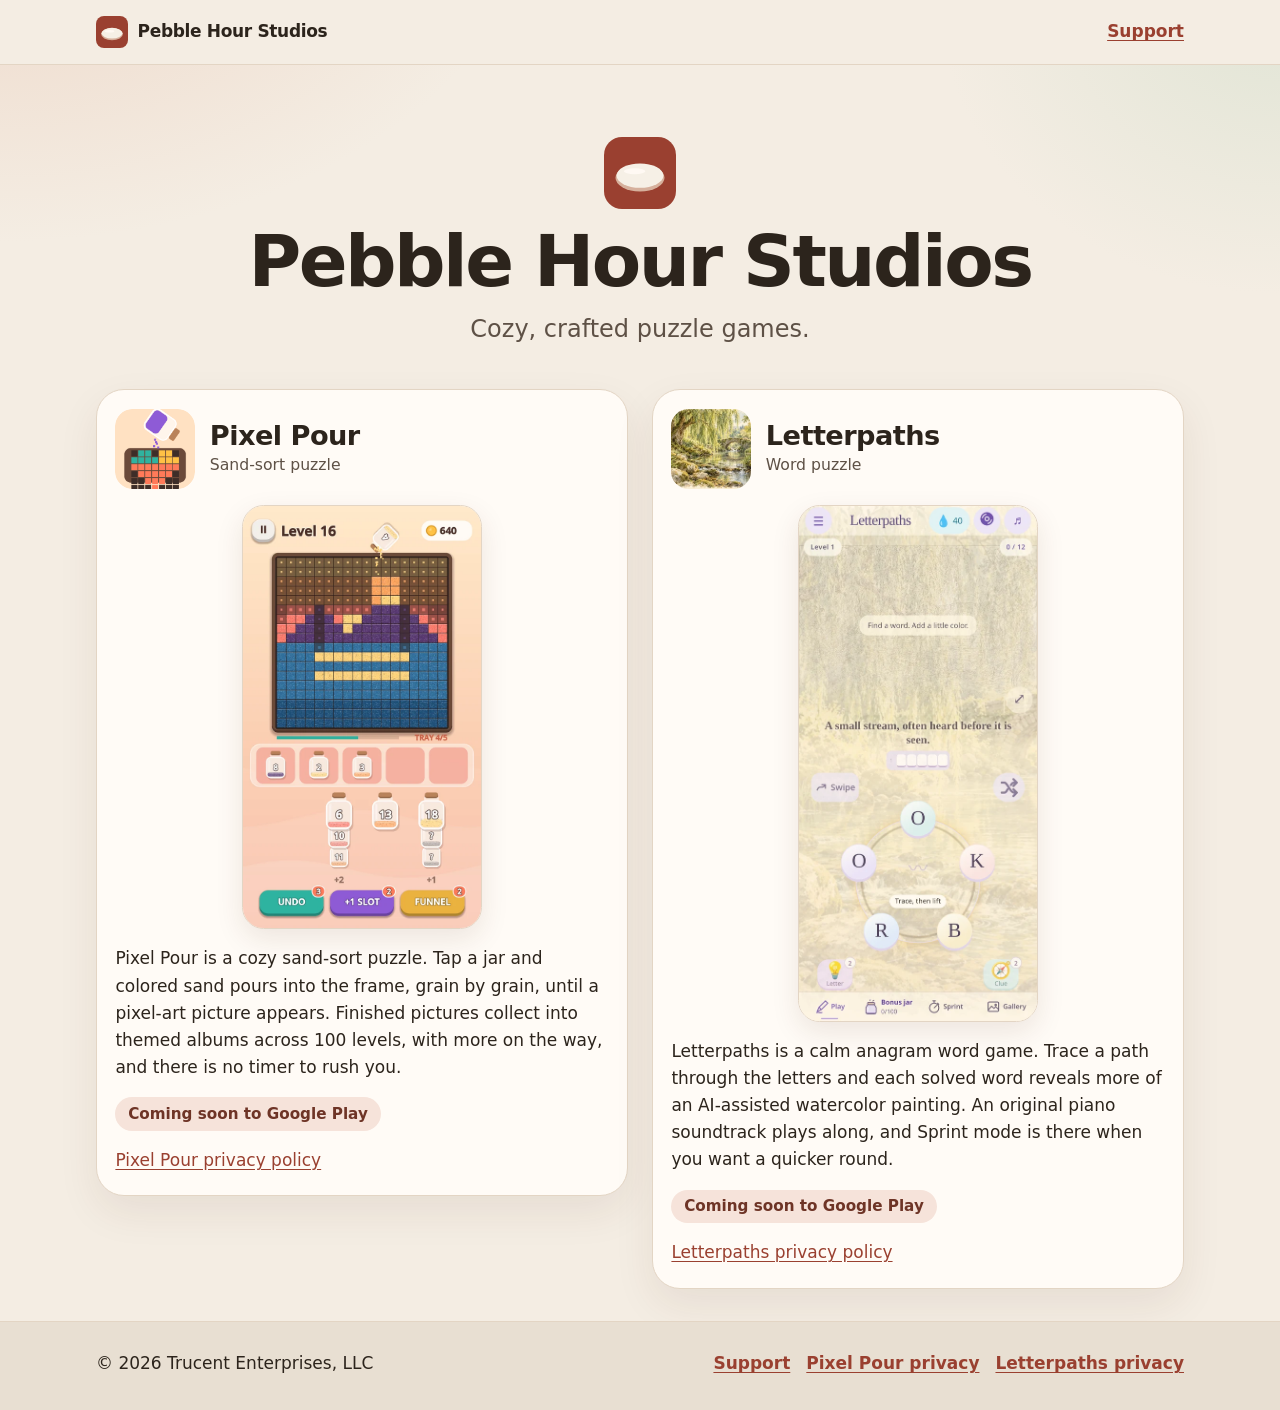
==== index.html @ a50fae0f "Publish the Pebble Hour Studios website. Add the static studio homepage, support page, both privacy " ====
<!DOCTYPE html>
<html lang="en">
<head>
  <meta charset="utf-8">
  <meta name="viewport" content="width=device-width, initial-scale=1">
  <title>Pebble Hour Studios</title>
  <meta name="description" content="Pebble Hour Studios makes cozy, crafted puzzle games for Android. Pixel Pour and Letterpaths are coming soon to Google Play.">
  <link rel="canonical" href="https://pebblehourstudios.com/">
  <meta name="theme-color" content="#f4ede3">
  <meta property="og:site_name" content="Pebble Hour Studios">
  <meta property="og:title" content="Pebble Hour Studios">
  <meta property="og:description" content="Cozy, crafted puzzle games for Android. Pixel Pour and Letterpaths are coming soon to Google Play.">
  <meta property="og:type" content="website">
  <meta property="og:url" content="https://pebblehourstudios.com/">
  <meta property="og:image" content="https://pebblehourstudios.com/assets/og.jpg">
  <meta property="og:image:type" content="image/jpeg">
  <meta property="og:image:width" content="1200">
  <meta property="og:image:height" content="630">
  <meta property="og:image:alt" content="Pebble Hour Studios. Cozy, crafted puzzle games. Pixel Pour and Letterpaths.">
  <meta property="og:locale" content="en_US">
  <meta name="twitter:card" content="summary_large_image">
  <meta name="twitter:title" content="Pebble Hour Studios">
  <meta name="twitter:description" content="Cozy, crafted puzzle games for Android. Pixel Pour and Letterpaths are coming soon to Google Play.">
  <meta name="twitter:image" content="https://pebblehourstudios.com/assets/og.jpg">
  <meta name="twitter:image:alt" content="Pebble Hour Studios. Cozy, crafted puzzle games. Pixel Pour and Letterpaths.">
  <link rel="icon" href="assets/favicon.svg" type="image/svg+xml">
  <link rel="icon" href="assets/favicon-32.png" type="image/png" sizes="32x32">
  <link rel="apple-touch-icon" href="assets/apple-touch-icon.png">
  <link rel="stylesheet" href="assets/styles.css">
</head>
<body>
  <a class="skip" href="#main">Skip to content</a>
  <header class="site-header">
    <div class="wrap header-inner">
      <a class="brand" href="index.html">
        <img src="assets/favicon.svg" alt="" width="32" height="32">
        <span>Pebble Hour Studios</span>
      </a>
      <nav aria-label="Primary">
        <a href="support.html">Support</a>
      </nav>
    </div>
  </header>
  <main id="main">
    <div class="wrap">
      <section class="hero">
        <img class="hero-mark" src="assets/favicon.svg" alt="" width="72" height="72">
        <h1>Pebble Hour Studios</h1>
        <p class="tagline">Cozy, crafted puzzle games.</p>
      </section>
      <section class="games" aria-label="Games">
        <article class="game" id="pixel-pour">
          <div class="game-head">
            <img class="icon" src="assets/pixel-pour-icon.png" width="512" height="512" alt="Pixel Pour icon: a jar pouring sand onto a pixel picture.">
            <div>
              <h2>Pixel Pour</h2>
              <p class="kicker">Sand-sort puzzle</p>
            </div>
          </div>
          <img class="shot" src="assets/pixel-pour-play.webp" width="608" height="1080" alt="Pixel Pour level 16. A jar pours colored sand into a pixel grid, with more jars waiting below and a tray for leftover sand.">
          <p class="blurb">Pixel Pour is a cozy sand-sort puzzle. Tap a jar and colored sand pours into the frame, grain by grain, until a pixel-art picture appears. Finished pictures collect into themed albums across 100 levels, with more on the way, and there is no timer to rush you.</p>
          <p class="badge">Coming soon to Google Play</p>
          <p class="more"><a href="pixel-pour/privacy.html">Pixel Pour privacy policy</a></p>
        </article>
        <article class="game" id="letterpaths">
          <div class="game-head">
            <img class="icon" src="assets/letterpaths-icon.webp" width="192" height="192" alt="Letterpaths icon: a watercolor of a willow, a stone bridge, and a stream.">
            <div>
              <h2>Letterpaths</h2>
              <p class="kicker">Word puzzle</p>
            </div>
          </div>
          <img class="shot" src="assets/letterpaths-play.webp" width="499" height="1080" alt="Letterpaths level 1. Letter tiles sit in a circle over a pale watercolor, with a prompt to find a word and add a little color.">
          <p class="blurb">Letterpaths is a calm anagram word game. Trace a path through the letters and each solved word reveals more of an AI-assisted watercolor painting. An original piano soundtrack plays along, and Sprint mode is there when you want a quicker round.</p>
          <p class="badge">Coming soon to Google Play</p>
          <p class="more"><a href="letterpaths/privacy.html">Letterpaths privacy policy</a></p>
        </article>
      </section>
    </div>
  </main>
  <footer class="site-footer">
    <div class="wrap footer-inner">
      <p>© 2026 Trucent Enterprises, LLC</p>
      <nav aria-label="Footer">
        <a href="support.html">Support</a>
        <a href="pixel-pour/privacy.html">Pixel Pour privacy</a>
        <a href="letterpaths/privacy.html">Letterpaths privacy</a>
      </nav>
    </div>
  </footer>
</body>
</html>
---- assets/styles.css ----
:root {
  --bg: #f4ede3;
  --bg-deep: #e8dfd2;
  --card: #fffbf6;
  --ink: #2c241c;
  --muted: #5e5146;
  --line: #e3d5c4;
  --accent: #9a4030;
  --accent-dark: #6e3426;
  --badge-bg: #f6e3da;
  --badge-ink: #6e3426;
  --shadow: 0 16px 40px rgba(74, 42, 24, 0.08);
  --sans: system-ui, -apple-system, "Segoe UI", Roboto, "Helvetica Neue", Arial, "Noto Sans", sans-serif;
  --max: 68rem;
  --measure: 42rem;
}

*,
*::before,
*::after {
  box-sizing: border-box;
}

html {
  -webkit-text-size-adjust: 100%;
  text-size-adjust: 100%;
  scroll-behavior: smooth;
}

body {
  margin: 0;
  min-height: 100vh;
  display: flex;
  flex-direction: column;
  background-color: var(--bg);
  background-image:
    radial-gradient(ellipse 70% 42% at 0% -8%, rgba(232, 196, 176, 0.55), transparent 60%),
    radial-gradient(ellipse 46% 36% at 100% 0%, rgba(214, 224, 206, 0.65), transparent 58%);
  color: var(--ink);
  font-family: var(--sans);
  font-size: 1.0625rem;
  line-height: 1.6;
  overflow-wrap: break-word;
}

main {
  flex: 1;
}

img {
  max-width: 100%;
  height: auto;
}

h1,
h2,
h3 {
  text-wrap: balance;
  line-height: 1.2;
  letter-spacing: -0.02em;
}

p,
ul,
ol,
dl,
address {
  margin: 0 0 1rem;
}

a {
  color: var(--accent);
  text-underline-offset: 0.18em;
}

a:visited {
  color: var(--accent);
}

a:hover {
  color: var(--accent-dark);
}

:focus-visible {
  outline: 3px solid var(--accent);
  outline-offset: 3px;
}

::selection {
  background: #e7c3b6;
  color: var(--ink);
}

.skip {
  position: absolute;
  left: 0.75rem;
  top: 0;
  transform: translateY(-150%);
  background: var(--accent);
  color: #fff;
  padding: 0.55rem 0.9rem;
  border-radius: 999px;
  z-index: 20;
  font-weight: 700;
  text-decoration: none;
}

.skip:focus,
.skip:focus-visible {
  transform: none;
  top: 0.75rem;
  color: #fff;
}

.wrap {
  width: min(var(--max), calc(100% - 2rem));
  margin-inline: auto;
}

.wrap.narrow {
  width: min(var(--measure), calc(100% - 2rem));
}

.site-header {
  position: sticky;
  top: 0;
  z-index: 10;
  background: var(--bg);
  border-bottom: 1px solid var(--line);
}

.header-inner,
.footer-inner {
  display: flex;
  align-items: center;
  justify-content: space-between;
  gap: 0.75rem 1.25rem;
  min-height: 4rem;
}

.brand {
  display: inline-flex;
  align-items: center;
  gap: 0.6rem;
  min-height: 44px;
  color: var(--ink);
  font-weight: 700;
  letter-spacing: -0.02em;
  text-decoration: none;
}

.brand:visited,
.brand:hover {
  color: var(--ink);
}

.brand img {
  width: 32px;
  height: 32px;
  flex: none;
}

.site-header nav a,
.site-footer nav a {
  display: inline-flex;
  align-items: center;
  min-height: 44px;
  font-weight: 700;
}

.hero {
  text-align: center;
  padding: 2.75rem 0 1.75rem;
}

.hero-mark {
  width: 72px;
  height: 72px;
  display: block;
  margin: 0 auto 1rem;
}

.hero h1 {
  margin: 0;
  font-size: clamp(2.6rem, 8vw, 4.5rem);
  line-height: 1.02;
  letter-spacing: -0.035em;
}

.tagline {
  margin: 0.9rem 0 0;
  color: var(--muted);
  font-size: clamp(1.2rem, 2.4vw, 1.5rem);
  line-height: 1.35;
}

.games {
  display: grid;
  gap: 1.25rem;
  padding-bottom: 1rem;
}

.game {
  display: flex;
  flex-direction: column;
  gap: 1rem;
  background: var(--card);
  border: 1px solid var(--line);
  border-radius: 1.75rem;
  box-shadow: var(--shadow);
  padding: 1.15rem 1.15rem 1.35rem;
}

.game-head {
  display: flex;
  align-items: center;
  gap: 0.9rem;
}

.icon {
  width: 80px;
  height: 80px;
  max-width: none;
  border-radius: 22%;
  flex: none;
}

.game h2,
.kicker {
  margin: 0;
}

.game h2 {
  font-size: 1.7rem;
}

.kicker {
  color: var(--muted);
  font-size: 0.98rem;
}

.shot {
  width: min(100%, 240px);
  display: block;
  margin-inline: auto;
  border-radius: 1.35rem;
  border: 1px solid var(--line);
  box-shadow: 0 10px 28px rgba(74, 42, 24, 0.1);
}

.blurb {
  margin: 0;
}

.badge {
  display: inline-block;
  align-self: flex-start;
  margin: 0;
  padding: 0.4rem 0.8rem;
  background: var(--badge-bg);
  color: var(--badge-ink);
  font-weight: 700;
  font-size: 0.95rem;
  line-height: 1.35;
  border-radius: 999px;
}

.more {
  margin: 0;
}

.page-head {
  padding: 2rem 0 0.25rem;
}

.page-head h1 {
  margin: 0 0 0.75rem;
  font-size: clamp(2rem, 5vw, 2.8rem);
}

.back {
  margin: 0 0 1rem;
}

.lede {
  font-size: 1.125rem;
}

.example {
  color: var(--muted);
}

.contact-mail {
  display: inline-block;
  font-size: 1.15rem;
  font-weight: 700;
}

.policy h2,
.prose h2 {
  margin: 2.15rem 0 0.7rem;
  font-size: 1.4rem;
}

.policy h3,
.prose h3 {
  margin: 1.4rem 0 0.4rem;
  font-size: 1.12rem;
}

.policy ul,
.prose ul,
.toc ol {
  padding-left: 1.25rem;
}

.policy li,
.prose li,
.toc li {
  margin: 0.35rem 0;
}

.policy li::marker,
.prose li::marker,
.toc li::marker {
  color: var(--accent);
}

.toc {
  background: var(--card);
  border: 1px solid var(--line);
  border-radius: 1rem;
  padding: 0.85rem 1rem 0.95rem 0.4rem;
}

.toc ol {
  margin: 0;
}

.fact {
  background: var(--card);
  border: 1px solid var(--line);
  border-radius: 1rem;
  padding: 0.95rem 1rem 0.35rem;
  margin: 0 0 0.85rem;
}

.fact h3 {
  margin: 0 0 0.35rem;
}

.fact p {
  margin-bottom: 0.35rem;
}

.fact dl {
  margin: 0.35rem 0 0.7rem;
}

.fact dt {
  font-weight: 700;
  font-size: 0.92rem;
  color: var(--muted);
}

.fact dd {
  margin: 0 0 0.55rem;
}

address {
  font-style: normal;
}

.site-footer {
  margin-top: 1rem;
  background: var(--bg-deep);
  border-top: 1px solid var(--line);
}

.footer-inner {
  align-items: flex-start;
  flex-direction: column;
  flex-wrap: wrap;
  padding: 1.25rem 0 1.5rem;
  min-height: 0;
}

.site-footer p {
  margin: 0.35rem 0;
  white-space: nowrap;
}

.site-footer nav {
  display: flex;
  flex-wrap: wrap;
  gap: 0.15rem 1rem;
}

h2,
h3,
.fact,
.game {
  scroll-margin-top: 5rem;
}

@media (min-width: 800px) {
  .wrap {
    width: min(var(--max), calc(100% - 4rem));
  }

  .wrap.narrow {
    width: min(var(--measure), calc(100% - 4rem));
  }

  .hero {
    padding: 4.5rem 0 2.75rem;
  }

  .footer-inner {
    flex-direction: row;
    align-items: center;
    justify-content: space-between;
  }
}

@media (min-width: 900px) {
  .games {
    grid-template-columns: 1fr 1fr;
    gap: 1.5rem;
    align-items: start;
  }
}

@media (prefers-reduced-motion: reduce) {
  html {
    scroll-behavior: auto;
  }
}

@media (forced-colors: active) {
  .game,
  .fact,
  .toc,
  .badge {
    border: 1px solid CanvasText;
  }
}

@media print {
  .skip {
    display: none;
  }

  body {
    background: #fff;
    color: #000;
  }

  .site-header {
    position: static;
  }

  .game,
  .fact,
  .toc,
  .site-footer {
    box-shadow: none;
  }

  a {
    color: #000;
  }
}
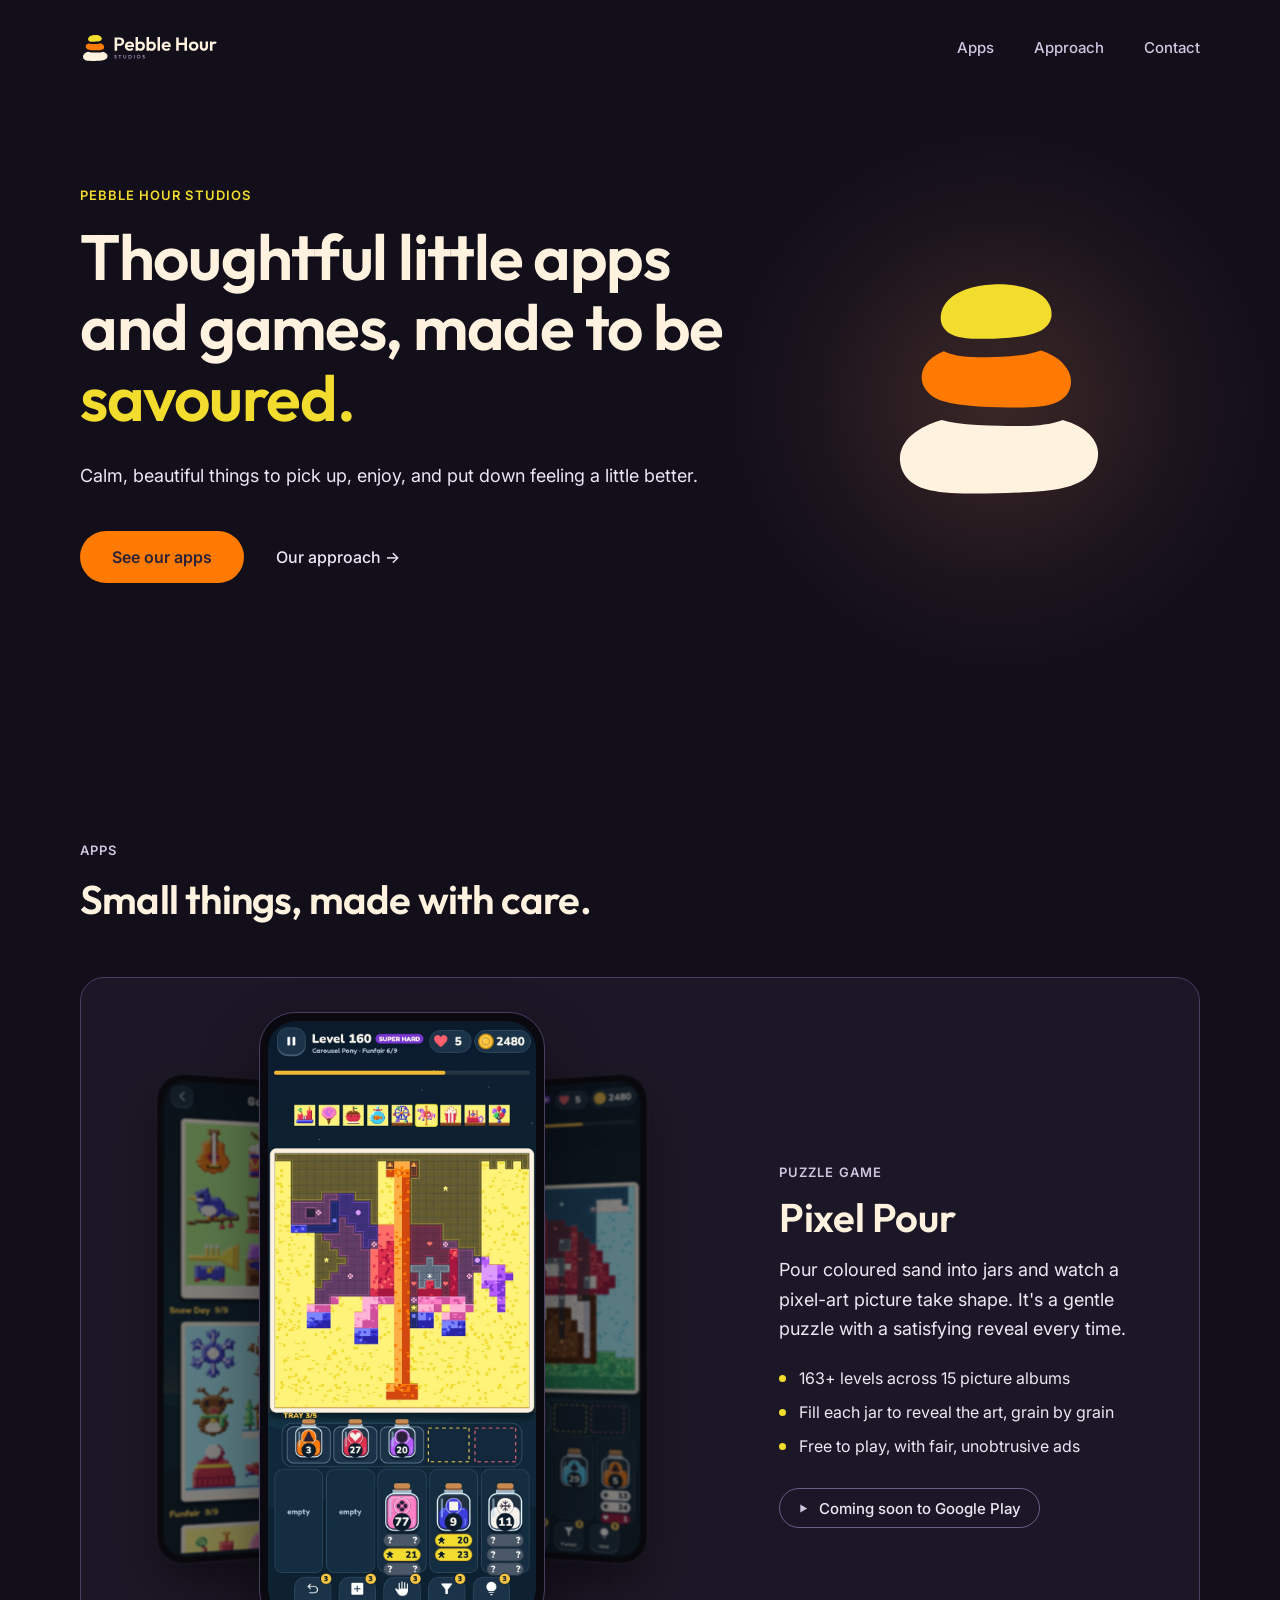
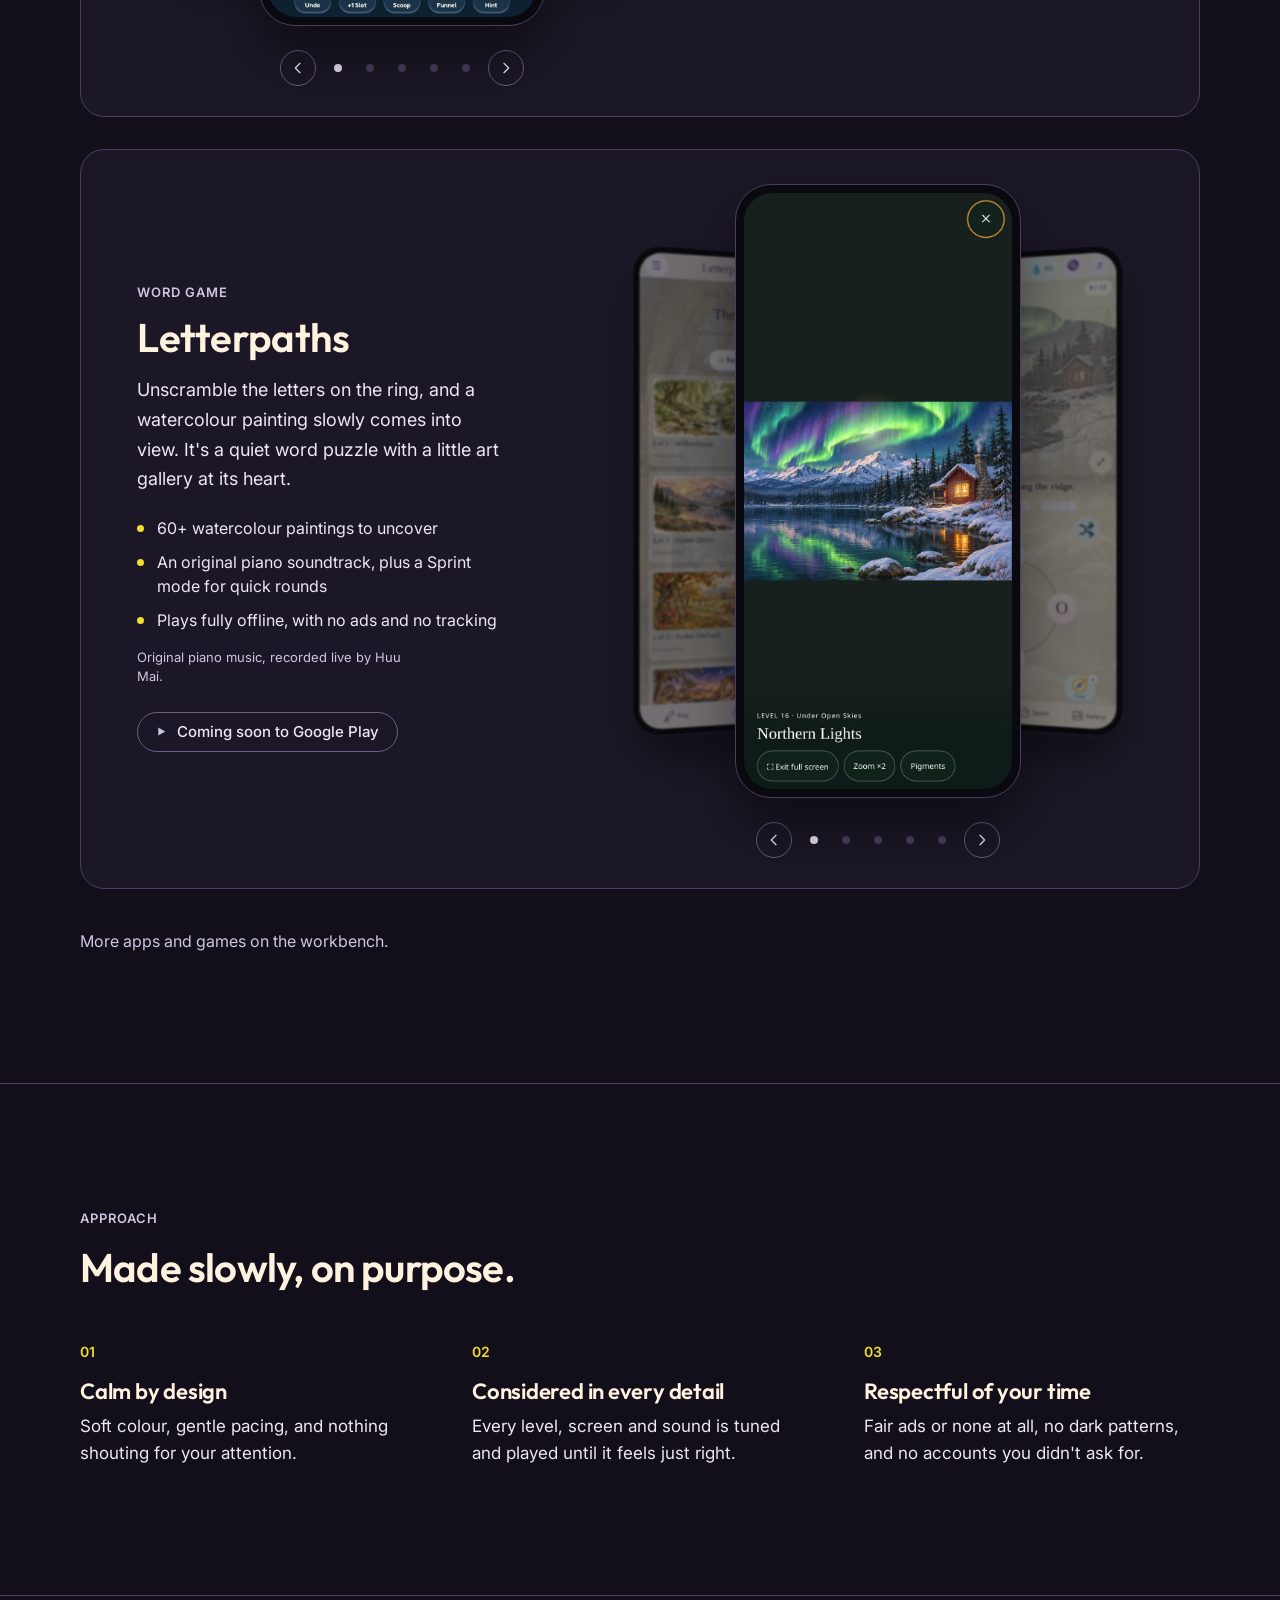
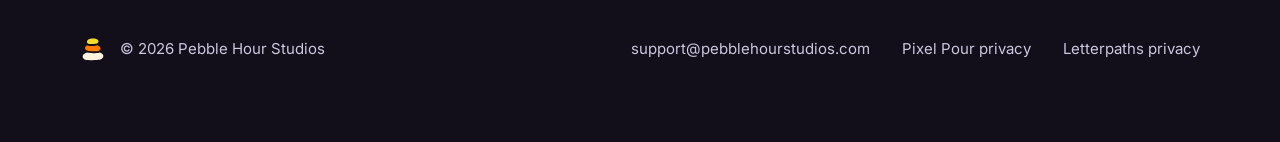
==== commit 6cae1e97: "Rebuild the homepage to the approved v6 design. Port the dark layout, final copy, carousel, and bran" ====
--- a/index.html
+++ b/index.html
@@ -3,90 +3,164 @@
 <head>
   <meta charset="utf-8">
   <meta name="viewport" content="width=device-width, initial-scale=1">
-  <title>Pebble Hour Studios</title>
-  <meta name="description" content="Pebble Hour Studios makes cozy, crafted puzzle games for Android. Pixel Pour and Letterpaths are coming soon to Google Play.">
+  <title>Pebble Hour Studios: thoughtful little apps and games</title>
+  <meta name="description" content="Pebble Hour Studios makes calm, beautiful apps and games, including Pixel Pour and Letterpaths. Thoughtful design, fair play, no clutter.">
   <link rel="canonical" href="https://pebblehourstudios.com/">
-  <meta name="theme-color" content="#f4ede3">
+  <meta name="theme-color" content="#120E1A">
+  <meta name="color-scheme" content="dark">
   <meta property="og:site_name" content="Pebble Hour Studios">
-  <meta property="og:title" content="Pebble Hour Studios">
-  <meta property="og:description" content="Cozy, crafted puzzle games for Android. Pixel Pour and Letterpaths are coming soon to Google Play.">
+  <meta property="og:title" content="Pebble Hour Studios: thoughtful little apps and games">
+  <meta property="og:description" content="Thoughtful little apps and games, made to be savoured.">
   <meta property="og:type" content="website">
   <meta property="og:url" content="https://pebblehourstudios.com/">
-  <meta property="og:image" content="https://pebblehourstudios.com/assets/og.jpg">
-  <meta property="og:image:type" content="image/jpeg">
+  <meta property="og:image" content="https://pebblehourstudios.com/assets/og-image.png">
+  <meta property="og:image:type" content="image/png">
   <meta property="og:image:width" content="1200">
   <meta property="og:image:height" content="630">
-  <meta property="og:image:alt" content="Pebble Hour Studios. Cozy, crafted puzzle games. Pixel Pour and Letterpaths.">
+  <meta property="og:image:alt" content="Pebble Hour Studios. Thoughtful little apps and games, made to be savoured.">
   <meta property="og:locale" content="en_US">
   <meta name="twitter:card" content="summary_large_image">
-  <meta name="twitter:title" content="Pebble Hour Studios">
-  <meta name="twitter:description" content="Cozy, crafted puzzle games for Android. Pixel Pour and Letterpaths are coming soon to Google Play.">
-  <meta name="twitter:image" content="https://pebblehourstudios.com/assets/og.jpg">
-  <meta name="twitter:image:alt" content="Pebble Hour Studios. Cozy, crafted puzzle games. Pixel Pour and Letterpaths.">
-  <link rel="icon" href="assets/favicon.svg" type="image/svg+xml">
-  <link rel="icon" href="assets/favicon-32.png" type="image/png" sizes="32x32">
-  <link rel="apple-touch-icon" href="assets/apple-touch-icon.png">
-  <link rel="stylesheet" href="assets/styles.css">
+  <meta name="twitter:title" content="Pebble Hour Studios: thoughtful little apps and games">
+  <meta name="twitter:description" content="Thoughtful little apps and games, made to be savoured.">
+  <meta name="twitter:image" content="https://pebblehourstudios.com/assets/og-image.png">
+  <meta name="twitter:image:alt" content="Pebble Hour Studios. Thoughtful little apps and games, made to be savoured.">
+  <link rel="icon" href="/favicon.ico" sizes="16x16 32x32">
+  <link rel="icon" href="/assets/favicon-32.png" type="image/png" sizes="32x32">
+  <link rel="icon" href="/assets/favicon-16.png" type="image/png" sizes="16x16">
+  <link rel="icon" href="/assets/favicon-32.svg" type="image/svg+xml" sizes="32x32">
+  <link rel="icon" href="/assets/favicon-16.svg" type="image/svg+xml" sizes="16x16">
+  <link rel="apple-touch-icon" href="/assets/apple-touch-icon.png" sizes="180x180">
+  <link rel="manifest" href="/site.webmanifest">
+  <link rel="preload" href="/assets/fonts/Outfit-Variable.woff2" as="font" type="font/woff2" crossorigin>
+  <link rel="preload" href="/assets/fonts/Inter-Variable.woff2" as="font" type="font/woff2" crossorigin>
+  <link rel="stylesheet" href="/assets/style.css">
+  <script type="application/ld+json">
+  {
+    "@context": "https://schema.org",
+    "@type": "Organization",
+    "name": "Pebble Hour Studios",
+    "url": "https://pebblehourstudios.com/",
+    "logo": "https://pebblehourstudios.com/assets/lockup_horizontal_light.png",
+    "email": "support@pebblehourstudios.com"
+  }
+  </script>
 </head>
 <body>
-  <a class="skip" href="#main">Skip to content</a>
-  <header class="site-header">
-    <div class="wrap header-inner">
-      <a class="brand" href="index.html">
-        <img src="assets/favicon.svg" alt="" width="32" height="32">
-        <span>Pebble Hour Studios</span>
-      </a>
-      <nav aria-label="Primary">
-        <a href="support.html">Support</a>
-      </nav>
+  <a class="skip" href="#top">Skip to content</a>
+  <header class="nav">
+    <div class="wrap">
+      <a class="logo" href="#top" aria-label="Pebble Hour Studios"><img src="/assets/lockup_horizontal_dark.svg" alt="Pebble Hour Studios" width="1123" height="256"></a>
+      <nav aria-label="Main"><ul>
+        <li><a href="#apps">Apps</a></li>
+        <li><a href="#approach">Approach</a></li>
+        <li><a href="/support.html">Contact</a></li>
+      </ul></nav>
     </div>
   </header>
-  <main id="main">
+
+  <main id="top">
+    <section class="hero">
+      <div class="wrap">
+        <div class="hero-copy">
+          <div class="eyebrow">Pebble Hour Studios</div>
+          <h1>Thoughtful little apps and games, made to be <em>savoured.</em></h1>
+          <p class="sub">Calm, beautiful things to pick up, enjoy, and put down feeling a little better.</p>
+          <div class="cta">
+            <a class="btn" href="#apps">See our apps</a>
+            <a class="link" href="#approach">Our approach &rarr;</a>
+          </div>
+        </div>
+        <div class="hero-art" aria-hidden="true"><img src="/assets/mark_dark.svg" alt="" width="400" height="400"></div>
+      </div>
+    </section>
+
+    <section class="sec" id="apps">
+      <div class="wrap">
+        <div class="sec-head">
+          <div class="eyebrow">Apps</div>
+          <h2>Small things, made with care.</h2>
+        </div>
+        <div class="panels">
+          <article class="panel" id="pixel-pour">
+            <div class="carousel" role="region" aria-roledescription="carousel" aria-label="Pixel Pour screenshots">
+              <div class="stage" aria-live="off">
+                <figure class="phone pos-c" role="group" aria-roledescription="slide" aria-label="1 of 5"><div class="screen"><img src="/assets/pp-1.webp" alt="Pixel Pour gameplay: coloured sand pouring into jars as the Carousel Pony picture fills in on level 160." width="720" height="1600"></div></figure>
+                <figure class="phone pos-r" role="group" aria-roledescription="slide" aria-label="2 of 5" aria-hidden="true"><div class="screen"><img src="/assets/pp-2.webp" alt="Pixel Pour level 100: a red-roofed mushroom cottage, almost complete." width="720" height="1600" loading="lazy"></div></figure>
+                <figure class="phone pos-hr" role="group" aria-roledescription="slide" aria-label="3 of 5" aria-hidden="true"><div class="screen"><img src="/assets/pp-3.webp" alt="The finished pixel-art Carousel Pony, revealed on a keepsake card." width="720" height="1600" loading="lazy"></div></figure>
+                <figure class="phone pos-hl" role="group" aria-roledescription="slide" aria-label="4 of 5" aria-hidden="true"><div class="screen"><img src="/assets/pp-4.webp" alt="Pixel Pour level 133: rows of sand jars beside a half-filled Red Canoe picture." width="720" height="1600" loading="lazy"></div></figure>
+                <figure class="phone pos-l" role="group" aria-roledescription="slide" aria-label="5 of 5" aria-hidden="true"><div class="screen"><img src="/assets/pp-5.webp" alt="Pixel Pour gallery of completed albums, each a mural made of nine pictures." width="720" height="1600" loading="lazy"></div></figure>
+              </div>
+              <div class="car-ctrl">
+                <button class="car-btn car-prev" type="button" aria-label="Previous screenshot"><svg viewBox="0 0 24 24" aria-hidden="true"><path d="M15 5l-7 7 7 7"/></svg></button>
+                <div class="dots"><button class="dot" type="button" aria-label="Show screenshot 1 of 5"></button><button class="dot" type="button" aria-label="Show screenshot 2 of 5"></button><button class="dot" type="button" aria-label="Show screenshot 3 of 5"></button><button class="dot" type="button" aria-label="Show screenshot 4 of 5"></button><button class="dot" type="button" aria-label="Show screenshot 5 of 5"></button></div>
+                <button class="car-btn car-next" type="button" aria-label="Next screenshot"><svg viewBox="0 0 24 24" aria-hidden="true"><path d="M9 5l7 7-7 7"/></svg></button>
+              </div>
+            </div>
+
+            <div class="panel-text">
+              <div class="eyebrow">Puzzle game</div>
+              <h3>Pixel Pour</h3>
+              <p>Pour coloured sand into jars and watch a pixel-art picture take shape. It's a gentle puzzle with a satisfying reveal every time.</p>
+              <ul class="feats"><li>163+ levels across 15 picture albums</li><li>Fill each jar to reveal the art, grain by grain</li><li>Free to play, with fair, unobtrusive ads</li></ul>
+              <span class="pill"><svg viewBox="0 0 24 24" aria-hidden="true"><path d="M5 3.5v17l15-8.5z"/></svg>Coming soon to Google Play</span>
+            </div>
+          </article>
+          <article class="panel rev" id="letterpaths">
+            <div class="carousel" role="region" aria-roledescription="carousel" aria-label="Letterpaths screenshots">
+              <div class="stage" aria-live="off">
+                <figure class="phone pos-c" role="group" aria-roledescription="slide" aria-label="1 of 5"><div class="screen"><img src="/assets/lp-1.webp" alt="Letterpaths painting viewer showing a Northern Lights watercolour." width="720" height="1600"></div></figure>
+                <figure class="phone pos-r" role="group" aria-roledescription="slide" aria-label="2 of 5" aria-hidden="true"><div class="screen"><img src="/assets/lp-2.webp" alt="Letterpaths gameplay: a ring of scrambled letters below a softly emerging Northern Lights painting." width="720" height="1600" loading="lazy"></div></figure>
+                <figure class="phone pos-hr" role="group" aria-roledescription="slide" aria-label="3 of 5" aria-hidden="true"><div class="screen"><img src="/assets/lp-3.webp" alt="Letterpaths painting viewer showing a Paper Lanterns watercolour." width="720" height="1600" loading="lazy"></div></figure>
+                <figure class="phone pos-hl" role="group" aria-roledescription="slide" aria-label="4 of 5" aria-hidden="true"><div class="screen"><img src="/assets/lp-4.webp" alt="Letterpaths painting viewer showing a Koi Pavilion watercolour." width="720" height="1600" loading="lazy"></div></figure>
+                <figure class="phone pos-l" role="group" aria-roledescription="slide" aria-label="5 of 5" aria-hidden="true"><div class="screen"><img src="/assets/lp-5.webp" alt="Letterpaths gallery of uncovered watercolour paintings." width="720" height="1600" loading="lazy"></div></figure>
+              </div>
+              <div class="car-ctrl">
+                <button class="car-btn car-prev" type="button" aria-label="Previous screenshot"><svg viewBox="0 0 24 24" aria-hidden="true"><path d="M15 5l-7 7 7 7"/></svg></button>
+                <div class="dots"><button class="dot" type="button" aria-label="Show screenshot 1 of 5"></button><button class="dot" type="button" aria-label="Show screenshot 2 of 5"></button><button class="dot" type="button" aria-label="Show screenshot 3 of 5"></button><button class="dot" type="button" aria-label="Show screenshot 4 of 5"></button><button class="dot" type="button" aria-label="Show screenshot 5 of 5"></button></div>
+                <button class="car-btn car-next" type="button" aria-label="Next screenshot"><svg viewBox="0 0 24 24" aria-hidden="true"><path d="M9 5l7 7-7 7"/></svg></button>
+              </div>
+            </div>
+
+            <div class="panel-text">
+              <div class="eyebrow">Word game</div>
+              <h3>Letterpaths</h3>
+              <p>Unscramble the letters on the ring, and a watercolour painting slowly comes into view. It's a quiet word puzzle with a little art gallery at its heart.</p>
+              <ul class="feats"><li>60+ watercolour paintings to uncover</li><li>An original piano soundtrack, plus a Sprint mode for quick rounds</li><li>Plays fully offline, with no ads and no tracking</li></ul>
+              <p class="credit">Original piano music, recorded live by Huu Mai.</p>
+              <span class="pill"><svg viewBox="0 0 24 24" aria-hidden="true"><path d="M5 3.5v17l15-8.5z"/></svg>Coming soon to Google Play</span>
+            </div>
+          </article>
+        </div>
+        <p class="more">More apps and games on the workbench.</p>
+      </div>
+    </section>
+
+    <section class="approach" id="approach">
+      <div class="wrap">
+        <div class="sec-head">
+          <div class="eyebrow">Approach</div>
+          <h2>Made slowly, on purpose.</h2>
+        </div>
+        <div class="points">
+          <div class="point"><span class="n">01</span><h3>Calm by design</h3><p>Soft colour, gentle pacing, and nothing shouting for your attention.</p></div>
+          <div class="point"><span class="n">02</span><h3>Considered in every detail</h3><p>Every level, screen and sound is tuned and played until it feels just right.</p></div>
+          <div class="point"><span class="n">03</span><h3>Respectful of your time</h3><p>Fair ads or none at all, no dark patterns, and no accounts you didn't ask for.</p></div>
+        </div>
+      </div>
+    </section>
+  </main>
+
+  <footer class="foot" id="contact">
     <div class="wrap">
-      <section class="hero">
-        <img class="hero-mark" src="assets/favicon.svg" alt="" width="72" height="72">
-        <h1>Pebble Hour Studios</h1>
-        <p class="tagline">Cozy, crafted puzzle games.</p>
-      </section>
-      <section class="games" aria-label="Games">
-        <article class="game" id="pixel-pour">
-          <div class="game-head">
-            <img class="icon" src="assets/pixel-pour-icon.png" width="512" height="512" alt="Pixel Pour icon: a jar pouring sand onto a pixel picture.">
-            <div>
-              <h2>Pixel Pour</h2>
-              <p class="kicker">Sand-sort puzzle</p>
-            </div>
-          </div>
-          <img class="shot" src="assets/pixel-pour-play.webp" width="608" height="1080" alt="Pixel Pour level 16. A jar pours colored sand into a pixel grid, with more jars waiting below and a tray for leftover sand.">
-          <p class="blurb">Pixel Pour is a cozy sand-sort puzzle. Tap a jar and colored sand pours into the frame, grain by grain, until a pixel-art picture appears. Finished pictures collect into themed albums across 100 levels, with more on the way, and there is no timer to rush you.</p>
-          <p class="badge">Coming soon to Google Play</p>
-          <p class="more"><a href="pixel-pour/privacy.html">Pixel Pour privacy policy</a></p>
-        </article>
-        <article class="game" id="letterpaths">
-          <div class="game-head">
-            <img class="icon" src="assets/letterpaths-icon.webp" width="192" height="192" alt="Letterpaths icon: a watercolor of a willow, a stone bridge, and a stream.">
-            <div>
-              <h2>Letterpaths</h2>
-              <p class="kicker">Word puzzle</p>
-            </div>
-          </div>
-          <img class="shot" src="assets/letterpaths-play.webp" width="499" height="1080" alt="Letterpaths level 1. Letter tiles sit in a circle over a pale watercolor, with a prompt to find a word and add a little color.">
-          <p class="blurb">Letterpaths is a calm anagram word game. Trace a path through the letters and each solved word reveals more of an AI-assisted watercolor painting. An original piano soundtrack plays along, and Sprint mode is there when you want a quicker round.</p>
-          <p class="badge">Coming soon to Google Play</p>
-          <p class="more"><a href="letterpaths/privacy.html">Letterpaths privacy policy</a></p>
-        </article>
-      </section>
-    </div>
-  </main>
-  <footer class="site-footer">
-    <div class="wrap footer-inner">
-      <p>© 2026 Trucent Enterprises, LLC</p>
-      <nav aria-label="Footer">
-        <a href="support.html">Support</a>
-        <a href="pixel-pour/privacy.html">Pixel Pour privacy</a>
-        <a href="letterpaths/privacy.html">Letterpaths privacy</a>
-      </nav>
+      <div class="l"><img class="m" src="/assets/mark_dark.svg" alt="" width="400" height="400"><span>© 2026 Pebble Hour Studios</span></div>
+      <div class="r">
+        <a href="mailto:support@pebblehourstudios.com">support@pebblehourstudios.com</a>
+        <a href="/pixel-pour/privacy.html">Pixel Pour privacy</a>
+        <a href="/letterpaths/privacy.html">Letterpaths privacy</a>
+      </div>
     </div>
   </footer>
+  <script src="/assets/carousel.js" defer></script>
+  <script src="/assets/nav.js" defer></script>
 </body>
 </html>
--- a/assets/style.css
+++ b/assets/style.css
@@ -0,0 +1,202 @@
+/* Pebble Hour Studios — homepage v6, plus shared header, footer and prose pages. */
+@font-face{font-family:"Outfit";src:url(fonts/Outfit-Variable.woff2) format("woff2");font-weight:100 900;font-display:swap}
+@font-face{font-family:"Inter";src:url(fonts/Inter-Variable.woff2) format("woff2");font-weight:100 900;font-display:swap}
+:root{
+  --page:#120E1A; --surface:#1C1726; --hair:#4A3F63; --pillb:#6A5E88;
+  --sun:#F2DC2E; --tan:#FF7A00; --glow:#FF9E5E;
+  --cream:#FFF3E0; --body:#EDE6F5; --sec:#CFC6E0; --ink:#2B2238; --bezel:#0B0910;
+  --wrap:1120px; --gut:40px; --pad:128px;
+  --disp:"Outfit",system-ui,sans-serif;
+}
+*{box-sizing:border-box;margin:0;padding:0}
+html{scroll-behavior:smooth;-webkit-text-size-adjust:100%}
+body{background:var(--page);color:var(--body);font:400 17px/1.6 "Inter",system-ui,sans-serif;-webkit-font-smoothing:antialiased;overflow-x:hidden;overflow-wrap:break-word;min-height:100vh;display:flex;flex-direction:column}
+main{flex:1}
+img{display:block;max-width:100%}
+a{color:inherit;text-decoration:none}
+.wrap{max-width:calc(var(--wrap) + var(--gut)*2);margin:0 auto;padding:0 var(--gut)}
+.wrap.narrow{max-width:calc(42rem + var(--gut)*2)}
+.eyebrow{font:600 13px/1 "Inter",sans-serif;letter-spacing:.08em;text-transform:uppercase;color:var(--sec);margin-bottom:20px}
+h1,h2,h3{font-family:var(--disp);font-weight:600;line-height:1.1;color:var(--cream)}
+h1,h2{letter-spacing:-.02em}
+h1 em{font-style:normal;color:var(--sun)}
+h2{font-size:40px}
+p{color:var(--body);max-width:60ch}
+
+.skip{position:absolute;left:16px;top:0;transform:translateY(-150%);background:var(--tan);color:var(--ink);font:600 15px/1 "Inter",sans-serif;padding:12px 16px;border-radius:999px;z-index:40}
+.skip:focus,.skip:focus-visible{transform:none;top:12px;color:var(--ink)}
+a:focus-visible,button:focus-visible{outline:2px solid var(--cream);outline-offset:3px}
+
+/* nav */
+.nav{position:sticky;top:0;z-index:30;background:var(--page);transition:box-shadow .2s}
+.nav.is-scrolled{box-shadow:inset 0 -1px 0 var(--hair)}
+.nav .wrap{display:flex;align-items:center;justify-content:space-between;height:96px}
+.nav .logo img{height:32px;width:auto}
+.nav ul{display:flex;gap:40px;list-style:none}
+.nav ul a{font:500 15px/1 "Inter",sans-serif;color:var(--sec);transition:color .2s}
+.nav ul a:hover,.nav ul a[aria-current="page"]{color:var(--cream)}
+
+/* hero */
+.hero{position:relative;overflow:hidden}
+.hero .wrap{display:grid;grid-template-columns:1.25fr .75fr;align-items:center;gap:48px;min-height:620px;padding-top:24px;padding-bottom:64px}
+.hero .eyebrow{color:var(--sun)}
+.hero h1{font-size:64px;max-width:11em}
+.hero p.sub{margin:28px 0 40px;font-size:18px;line-height:1.65;max-width:40em}
+.cta{display:flex;align-items:center;gap:32px}
+.btn{display:inline-flex;align-items:center;justify-content:center;height:52px;padding:0 32px;border-radius:999px;background:var(--tan);color:var(--ink);font:600 16px/1 "Inter",sans-serif;transition:opacity .2s}
+.btn:hover{opacity:.92}
+.link{font:500 16px/1 "Inter",sans-serif;color:var(--body);transition:color .2s}
+.link:hover{color:var(--cream)}
+.hero-art{position:relative;display:grid;place-items:center;justify-self:center}
+.hero-art::before{content:"";position:absolute;left:50%;top:56%;width:560px;height:560px;transform:translate(-50%,-50%);
+  background:radial-gradient(closest-side,rgba(255,158,94,.17) 0%,rgba(255,158,94,.11) 35%,rgba(255,158,94,.045) 65%,rgba(255,158,94,0) 100%);pointer-events:none}
+.hero-art img{position:relative;width:250px;height:auto}
+
+/* sections */
+.sec{padding:var(--pad) 0 0}
+.sec-head{margin-bottom:56px}
+#apps,#approach,#pixel-pour,#letterpaths{scroll-margin-top:96px}
+
+/* app feature panels */
+.panels{display:grid;gap:32px}
+.panel{display:grid;grid-template-columns:1.35fr 1fr;height:740px;background:var(--surface);border:1px solid var(--hair);border-radius:24px;overflow:hidden}
+.panel.rev{grid-template-columns:1fr 1.35fr}
+.panel.rev .carousel{order:2}
+.carousel{display:flex;flex-direction:column;align-items:center;justify-content:center;gap:22px;padding:32px 0 28px;min-width:0}
+.stage{position:relative;width:100%;height:616px;perspective:1400px;touch-action:pan-y;user-select:none;-webkit-user-select:none}
+.phone{position:absolute;left:50%;top:0;width:286px;margin-left:-143px;padding:8px;border-radius:36px;background:var(--bezel);border:1px solid var(--hair);box-shadow:0 30px 60px rgba(0,0,0,.45);
+  transition:transform .65s cubic-bezier(.22,.61,.36,1),filter .65s cubic-bezier(.22,.61,.36,1),opacity .65s cubic-bezier(.22,.61,.36,1)}
+.phone .screen{aspect-ratio:9/20;border-radius:28px;overflow:hidden;background:#000}
+.phone img{width:100%;height:100%;display:block;object-fit:contain;-webkit-user-drag:none;user-select:none;pointer-events:none}
+.phone{margin-top:0;margin-bottom:0}
+.pos-c{transform:none;z-index:3;opacity:1;filter:none}
+.pos-l,.pos-r{z-index:2;opacity:.9;filter:brightness(.55) saturate(.85) blur(1px);cursor:pointer}
+.pos-r{transform:translateX(132px) scale(.78) rotateY(-18deg)}
+.pos-l{transform:translateX(-132px) scale(.78) rotateY(18deg)}
+.pos-hl,.pos-hr{z-index:1;opacity:0;pointer-events:none;filter:brightness(.55) saturate(.85) blur(1px);transform:translateX(0) scale(.6)}
+.car-ctrl{display:flex;align-items:center;gap:6px}
+.car-btn{width:36px;height:36px;border-radius:50%;border:1px solid var(--pillb);background:transparent;display:grid;place-items:center;cursor:pointer;color:var(--body);transition:border-color .2s,background .2s}
+.car-btn:hover{border-color:var(--body);background:rgba(237,230,245,.06)}
+.car-btn svg{width:16px;height:16px;fill:none;stroke:var(--body);stroke-width:2;stroke-linecap:round;stroke-linejoin:round}
+.dots{display:flex;align-items:center}
+.dot{width:32px;height:32px;border:0;background:transparent;cursor:pointer;display:grid;place-items:center;padding:0}
+.dot::before{content:"";width:8px;height:8px;border-radius:50%;background:var(--hair);transition:background .3s}
+.dot[aria-current="true"]::before{background:var(--body)}
+.car-btn:focus-visible,.dot:focus-visible{outline:2px solid var(--body);outline-offset:2px;border-radius:50%}
+.panel-text{align-self:center;padding:48px 56px}
+.panel-text .eyebrow{margin-bottom:16px}
+.panel-text h3{font-size:40px;letter-spacing:-.01em;margin-bottom:16px}
+.panel-text p{font-size:18px;line-height:1.65;max-width:34ch;margin-bottom:22px}
+.feats{list-style:none;margin:0 0 30px;display:grid;gap:10px}
+.feats li{position:relative;padding-left:20px;font-size:16px;line-height:1.5;color:var(--body)}
+.feats li::before{content:"";position:absolute;left:0;top:.55em;width:7px;height:7px;border-radius:50%;background:var(--sun)}
+.panel-text .credit{margin:-14px 0 26px;font-size:13px;line-height:1.45;color:var(--sec);max-width:34ch}
+.pill{display:inline-flex;align-items:center;gap:10px;height:40px;padding:0 18px;border:1px solid var(--pillb);border-radius:999px;font:500 15px/1 "Inter",sans-serif;color:var(--body)}
+.pill svg{width:11px;height:11px;fill:var(--sec)}
+.more{margin-top:40px;font-size:16px;color:var(--sec)}
+
+/* approach */
+.approach{margin-top:var(--pad);border-top:1px solid var(--hair);padding-top:var(--pad)}
+.points{display:grid;grid-template-columns:repeat(3,1fr);gap:56px}
+.point .n{display:block;font:600 14px/1 "Inter",sans-serif;color:var(--sun);margin-bottom:20px}
+.point h3{font-size:22px;letter-spacing:-.01em;margin-bottom:10px}
+.point p{font-size:17px;line-height:1.6;max-width:32ch}
+
+/* footer */
+.foot{margin-top:var(--pad);border-top:1px solid var(--hair);padding:40px 0 80px;font-size:15px;color:var(--sec)}
+.foot .wrap{display:flex;align-items:center;justify-content:space-between;gap:24px}
+.foot .l{display:flex;align-items:center;gap:14px}
+.foot .m{height:26px;width:auto}
+.foot .r{display:flex;align-items:center;gap:32px}
+.foot a{color:var(--sec);transition:color .2s}
+.foot a:hover,.foot a[aria-current="page"]{color:var(--cream)}
+
+/* inner pages: support, privacy, 404 */
+.prose{padding-top:64px;padding-bottom:24px}
+.prose h1{font-size:44px;margin:0 0 12px}
+.prose h2{font-size:28px;margin:2.2rem 0 .75rem}
+.prose h3{font-size:20px;margin:1.4rem 0 .4rem;letter-spacing:-.01em}
+.prose p,.prose ul,.prose ol,.prose dl,.prose address{margin:0 0 1rem}
+.prose p{max-width:none;font-size:17px;line-height:1.65}
+.prose li{margin:.35rem 0}
+.prose ul,.prose ol{padding-left:1.25rem}
+.prose li::marker{color:var(--sun)}
+.prose .lede{font-size:19px}
+.prose .example,.prose .effective,.prose .back{color:var(--sec)}
+.prose .contact-mail{font-size:18px;font-weight:600}
+.prose address{font-style:normal}
+.prose a{color:var(--cream);text-decoration:underline;text-underline-offset:.18em}
+.prose a:hover{color:var(--sun)}
+.toc,.fact{background:var(--surface);border:1px solid var(--hair);border-radius:16px}
+.toc{padding:18px 18px 18px 8px;margin:0 0 8px}
+.toc ol{margin:0}
+.fact{padding:16px 18px 8px;margin:0 0 12px}
+.fact h3{margin:0 0 6px}
+.fact p{margin-bottom:.4rem}
+.fact dt{font:600 13px/1.3 "Inter",sans-serif;letter-spacing:.04em;text-transform:uppercase;color:var(--sec);margin-top:12px}
+.fact dd{margin:.2rem 0 0}
+.fact dl{margin:.2rem 0 .4rem}
+
+/* ---------- mobile (own layout) ---------- */
+@media (max-width:900px){
+  :root{--gut:28px}
+  .points{grid-template-columns:1fr;gap:40px}
+  .hero .wrap{grid-template-columns:1fr}
+}
+@media (max-width:600px){
+  :root{--gut:24px;--pad:88px}
+  body{font-size:16px}
+  .nav .wrap{height:72px}
+  .nav .logo img{height:26px}
+  .nav ul{gap:18px}
+  .nav ul a{font-size:15px}
+  #apps,#approach,#pixel-pour,#letterpaths{scroll-margin-top:80px}
+  .hero{overflow:visible}
+  .hero .wrap{display:flex;flex-direction:column;align-items:flex-start;gap:0;min-height:0;padding-top:40px;padding-bottom:0}
+  .hero-art{order:-1;justify-self:start;margin-bottom:28px}
+  .hero-art::before{width:260px;height:260px;left:45px;top:50%}
+  .hero-art img{width:90px}
+  .hero h1{font-size:40px;max-width:none}
+  .hero p.sub{font-size:17px;line-height:1.6;margin:22px 0 32px}
+  .cta{gap:24px}
+  .sec-head{margin-bottom:36px}
+  h2{font-size:30px}
+  .point p{font-size:16px}
+  .panels{gap:20px}
+  .panel,.panel.rev{display:block;height:auto;border-radius:20px}
+  .carousel{padding:24px 0 20px;gap:18px}
+  .stage{height:456px;perspective:1000px}
+  .phone{width:214px;margin-left:-107px;border-radius:30px;padding:7px}
+  .phone .screen{border-radius:23px}
+  .pos-r{transform:translateX(98px) scale(.78) rotateY(-10deg)}
+  .pos-l{transform:translateX(-98px) scale(.78) rotateY(10deg)}
+  .panel-text{padding:8px 24px 32px}
+  .panel-text h3{font-size:32px}
+  .panel-text p{font-size:17px}
+  .panel-text .credit{font-size:13px}
+  .more{margin-top:32px}
+  .foot{padding:32px 0 56px}
+  .foot .wrap{flex-direction:column;align-items:flex-start;gap:24px}
+  .foot .r{flex-wrap:wrap;gap:12px 24px}
+  .prose{padding-top:40px}
+  .prose h1{font-size:32px}
+  .prose h2{font-size:24px}
+  .prose p,.prose .lede{font-size:16px}
+}
+
+@media (prefers-reduced-motion:reduce){
+  html{scroll-behavior:auto}
+  .phone,.nav{transition:none}
+}
+
+@media (forced-colors:active){
+  .panel,.pill,.fact,.toc,.btn,.car-btn{border:1px solid CanvasText}
+}
+
+@media print{
+  body{background:#fff;color:#000}
+  .nav{position:static;box-shadow:none}
+  .skip{display:none}
+  h1,h2,h3,p,a,.foot{color:#000}
+  .hero-art::before{display:none}
+}
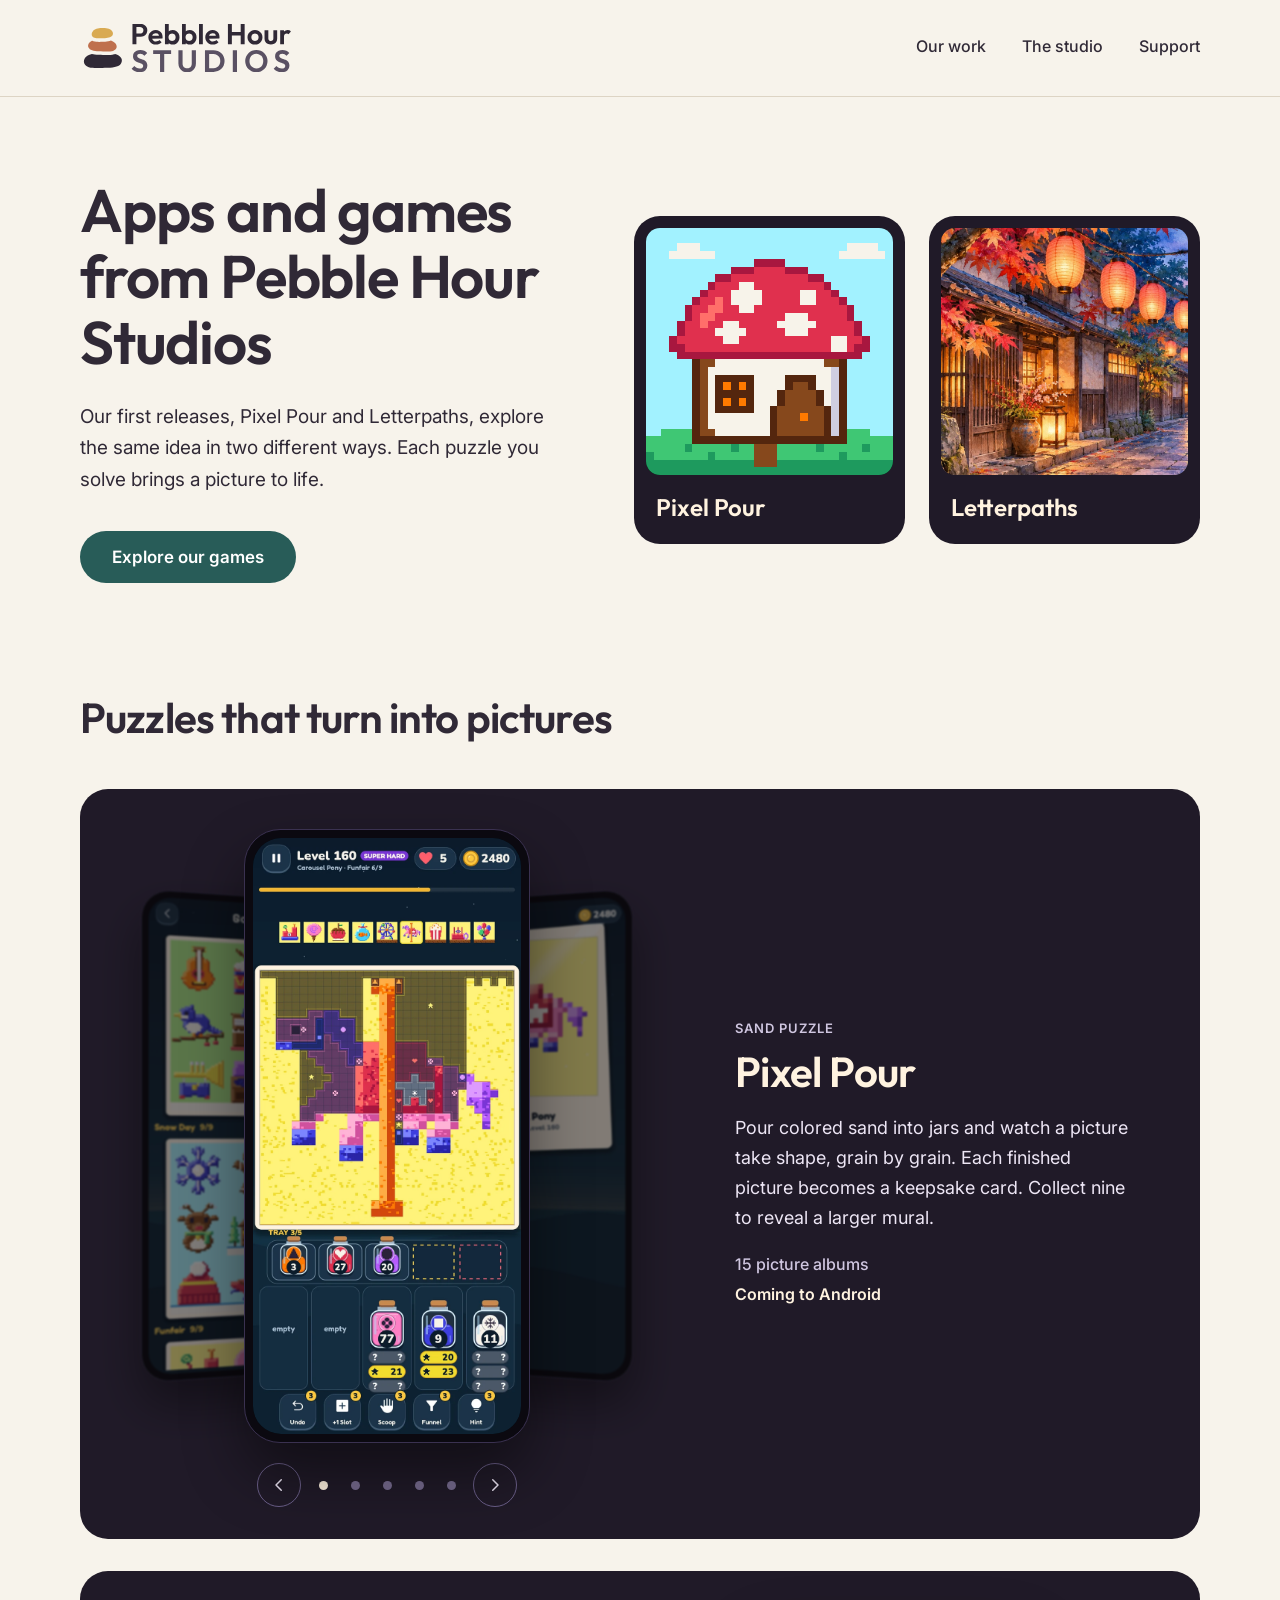
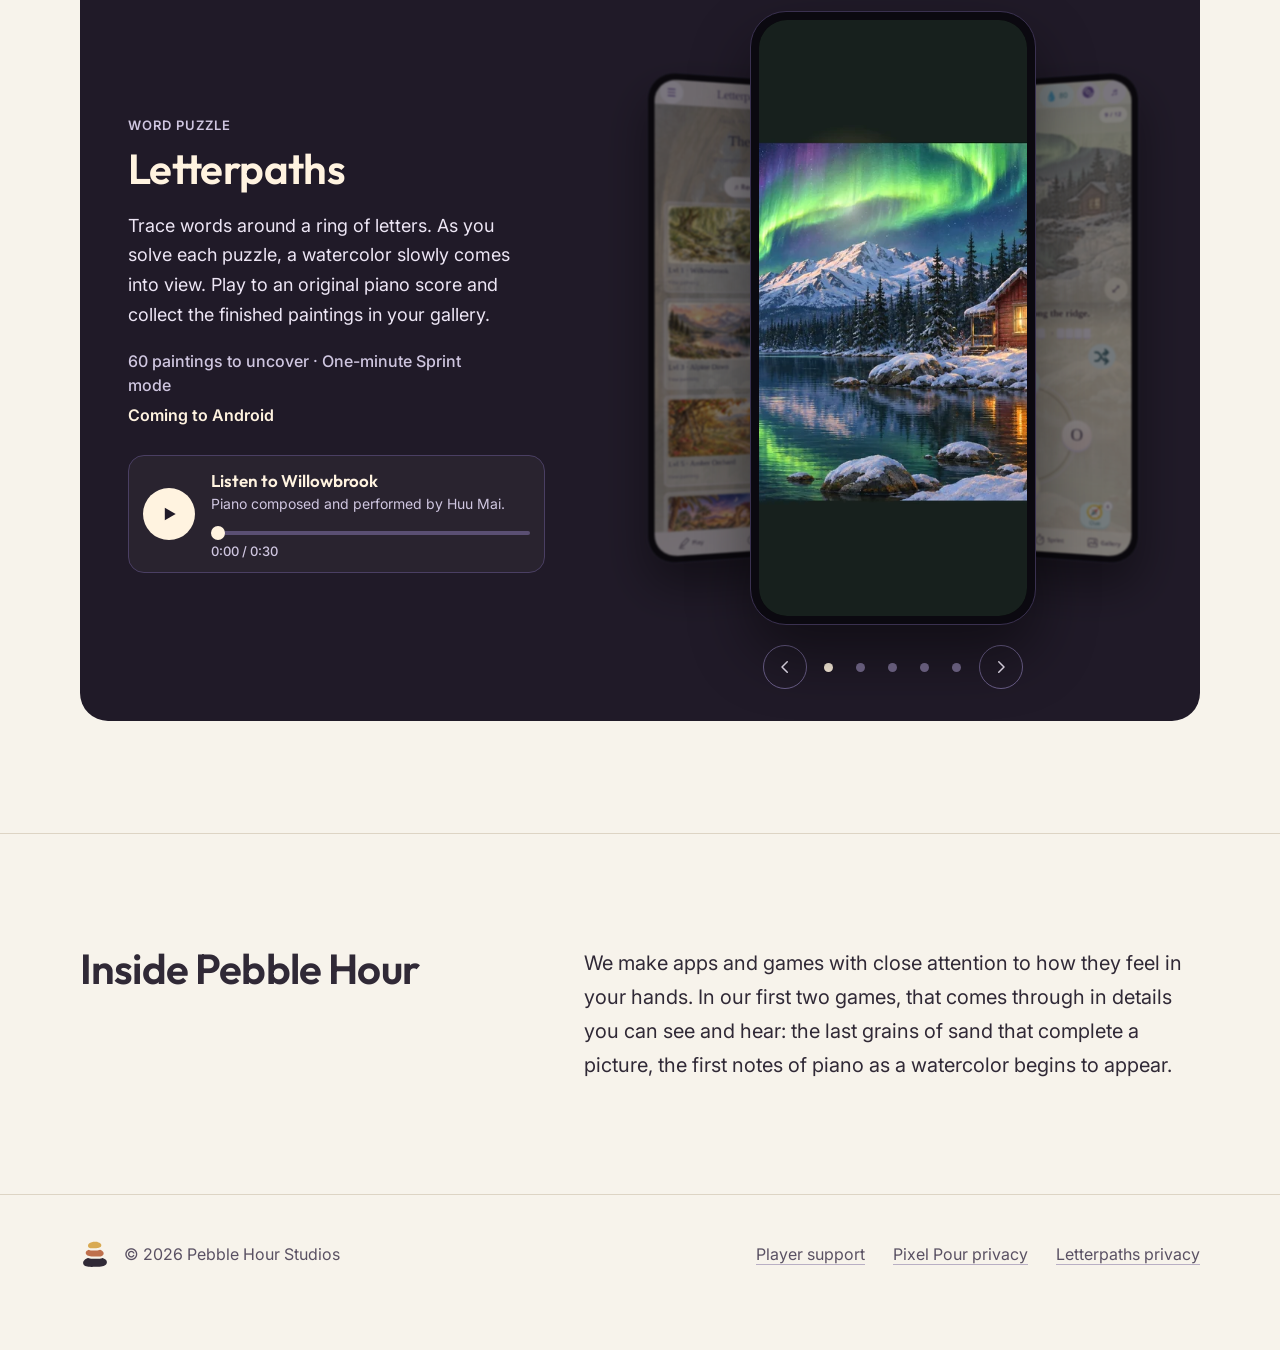
==== commit 13150374: "Restyle the site to the approved v7 ivory and plum design. Port the homepage from the approved proto" ====
--- a/index.html
+++ b/index.html
@@ -1,29 +1,29 @@
 <!DOCTYPE html>
-<html lang="en">
+<html lang="en-US">
 <head>
   <meta charset="utf-8">
   <meta name="viewport" content="width=device-width, initial-scale=1">
-  <title>Pebble Hour Studios: thoughtful little apps and games</title>
-  <meta name="description" content="Pebble Hour Studios makes calm, beautiful apps and games, including Pixel Pour and Letterpaths. Thoughtful design, fair play, no clutter.">
+  <title>Pebble Hour Studios | Pixel Pour and Letterpaths</title>
+  <meta name="description" content="Discover Pixel Pour, a sand puzzle that builds pixel art, and Letterpaths, a watercolor word game with original piano by Huu Mai.">
   <link rel="canonical" href="https://pebblehourstudios.com/">
-  <meta name="theme-color" content="#120E1A">
-  <meta name="color-scheme" content="dark">
+  <meta name="theme-color" content="#F7F3EB">
+  <meta name="color-scheme" content="light">
   <meta property="og:site_name" content="Pebble Hour Studios">
-  <meta property="og:title" content="Pebble Hour Studios: thoughtful little apps and games">
-  <meta property="og:description" content="Thoughtful little apps and games, made to be savoured.">
+  <meta property="og:title" content="Pebble Hour Studios | Pixel Pour and Letterpaths">
+  <meta property="og:description" content="Discover Pixel Pour, a sand puzzle that builds pixel art, and Letterpaths, a watercolor word game with original piano by Huu Mai.">
   <meta property="og:type" content="website">
   <meta property="og:url" content="https://pebblehourstudios.com/">
   <meta property="og:image" content="https://pebblehourstudios.com/assets/og-image.png">
   <meta property="og:image:type" content="image/png">
   <meta property="og:image:width" content="1200">
   <meta property="og:image:height" content="630">
-  <meta property="og:image:alt" content="Pebble Hour Studios. Thoughtful little apps and games, made to be savoured.">
+  <meta property="og:image:alt" content="Pebble Hour Studios. Apps and games: Pixel Pour, a sand puzzle, and Letterpaths, a watercolor word game.">
   <meta property="og:locale" content="en_US">
   <meta name="twitter:card" content="summary_large_image">
-  <meta name="twitter:title" content="Pebble Hour Studios: thoughtful little apps and games">
-  <meta name="twitter:description" content="Thoughtful little apps and games, made to be savoured.">
+  <meta name="twitter:title" content="Pebble Hour Studios | Pixel Pour and Letterpaths">
+  <meta name="twitter:description" content="Discover Pixel Pour, a sand puzzle that builds pixel art, and Letterpaths, a watercolor word game with original piano by Huu Mai.">
   <meta name="twitter:image" content="https://pebblehourstudios.com/assets/og-image.png">
-  <meta name="twitter:image:alt" content="Pebble Hour Studios. Thoughtful little apps and games, made to be savoured.">
+  <meta name="twitter:image:alt" content="Pebble Hour Studios. Apps and games: Pixel Pour, a sand puzzle, and Letterpaths, a watercolor word game.">
   <link rel="icon" href="/favicon.ico" sizes="16x16 32x32">
   <link rel="icon" href="/assets/favicon-32.png" type="image/png" sizes="32x32">
   <link rel="icon" href="/assets/favicon-16.png" type="image/png" sizes="16x16">
@@ -32,13 +32,13 @@
   <link rel="apple-touch-icon" href="/assets/apple-touch-icon.png" sizes="180x180">
   <link rel="manifest" href="/site.webmanifest">
   <link rel="preload" href="/assets/fonts/Outfit-Variable.woff2" as="font" type="font/woff2" crossorigin>
-  <link rel="preload" href="/assets/fonts/Inter-Variable.woff2" as="font" type="font/woff2" crossorigin>
   <link rel="stylesheet" href="/assets/style.css">
   <script type="application/ld+json">
   {
     "@context": "https://schema.org",
     "@type": "Organization",
     "name": "Pebble Hour Studios",
+    "description": "Discover Pixel Pour, a sand puzzle that builds pixel art, and Letterpaths, a watercolor word game with original piano by Huu Mai.",
     "url": "https://pebblehourstudios.com/",
     "logo": "https://pebblehourstudios.com/assets/lockup_horizontal_light.png",
     "email": "support@pebblehourstudios.com"
@@ -46,121 +46,120 @@
   </script>
 </head>
 <body>
-  <a class="skip" href="#top">Skip to content</a>
-  <header class="nav">
+  <a class="skip" href="#main">Skip to content</a>
+
+  <header class="site-head">
     <div class="wrap">
-      <a class="logo" href="#top" aria-label="Pebble Hour Studios"><img src="/assets/lockup_horizontal_dark.svg" alt="Pebble Hour Studios" width="1123" height="256"></a>
+      <a class="logo" href="#top" aria-label="Pebble Hour Studios, home"><img src="/assets/lockup_horizontal_light.svg" alt="Pebble Hour Studios" width="215" height="48"></a>
       <nav aria-label="Main"><ul>
-        <li><a href="#apps">Apps</a></li>
-        <li><a href="#approach">Approach</a></li>
-        <li><a href="/support.html">Contact</a></li>
+        <li><a href="#work">Our work</a></li>
+        <li><a href="#studio">The studio</a></li>
+        <li><a href="/support.html">Support</a></li>
       </ul></nav>
     </div>
   </header>
 
-  <main id="top">
-    <section class="hero">
+  <main id="main">
+    <section class="hero" id="top">
       <div class="wrap">
         <div class="hero-copy">
-          <div class="eyebrow">Pebble Hour Studios</div>
-          <h1>Thoughtful little apps and games, made to be <em>savoured.</em></h1>
-          <p class="sub">Calm, beautiful things to pick up, enjoy, and put down feeling a little better.</p>
-          <div class="cta">
-            <a class="btn" href="#apps">See our apps</a>
-            <a class="link" href="#approach">Our approach &rarr;</a>
-          </div>
+          <h1>Apps and games from Pebble Hour Studios</h1>
+          <p class="lede">Our first releases, Pixel Pour and Letterpaths, explore the same idea in two different ways. Each puzzle you solve brings a picture to life.</p>
+          <a class="btn" href="#work">Explore our games</a>
         </div>
-        <div class="hero-art" aria-hidden="true"><img src="/assets/mark_dark.svg" alt="" width="400" height="400"></div>
+        <ul class="teasers">
+          <li><a class="teaser" href="#pixel-pour"><span class="art"><img class="pix" src="/assets/art-mushroom-cottage.png" alt="Pixel Pour artwork: a pixel-art mushroom cottage" width="640" height="640" fetchpriority="low" decoding="async"></span><span class="name">Pixel Pour</span></a></li>
+          <li><a class="teaser" href="#letterpaths"><span class="art"><img src="/assets/art-paper-lanterns.webp" alt="Letterpaths artwork: a watercolor of a lantern-lit street in autumn" width="640" height="800" fetchpriority="low" decoding="async"></span><span class="name">Letterpaths</span></a></li>
+        </ul>
       </div>
     </section>
 
-    <section class="sec" id="apps">
+    <section class="work" id="work">
       <div class="wrap">
-        <div class="sec-head">
-          <div class="eyebrow">Apps</div>
-          <h2>Small things, made with care.</h2>
-        </div>
+        <h2>Puzzles that turn into pictures</h2>
         <div class="panels">
-          <article class="panel" id="pixel-pour">
+          <article class="panel" id="pixel-pour" aria-labelledby="h-pp">
             <div class="carousel" role="region" aria-roledescription="carousel" aria-label="Pixel Pour screenshots">
-              <div class="stage" aria-live="off">
-                <figure class="phone pos-c" role="group" aria-roledescription="slide" aria-label="1 of 5"><div class="screen"><img src="/assets/pp-1.webp" alt="Pixel Pour gameplay: coloured sand pouring into jars as the Carousel Pony picture fills in on level 160." width="720" height="1600"></div></figure>
-                <figure class="phone pos-r" role="group" aria-roledescription="slide" aria-label="2 of 5" aria-hidden="true"><div class="screen"><img src="/assets/pp-2.webp" alt="Pixel Pour level 100: a red-roofed mushroom cottage, almost complete." width="720" height="1600" loading="lazy"></div></figure>
-                <figure class="phone pos-hr" role="group" aria-roledescription="slide" aria-label="3 of 5" aria-hidden="true"><div class="screen"><img src="/assets/pp-3.webp" alt="The finished pixel-art Carousel Pony, revealed on a keepsake card." width="720" height="1600" loading="lazy"></div></figure>
-                <figure class="phone pos-hl" role="group" aria-roledescription="slide" aria-label="4 of 5" aria-hidden="true"><div class="screen"><img src="/assets/pp-4.webp" alt="Pixel Pour level 133: rows of sand jars beside a half-filled Red Canoe picture." width="720" height="1600" loading="lazy"></div></figure>
-                <figure class="phone pos-l" role="group" aria-roledescription="slide" aria-label="5 of 5" aria-hidden="true"><div class="screen"><img src="/assets/pp-5.webp" alt="Pixel Pour gallery of completed albums, each a mural made of nine pictures." width="720" height="1600" loading="lazy"></div></figure>
+              <div class="stage" aria-live="polite">
+                <figure class="phone pos-c" role="group" aria-roledescription="slide" aria-label="1 of 5"><div class="screen"><img src="/assets/pp-1.webp" alt="Pixel Pour mid-pour: colored sand filling the Carousel Pony picture on level 160" width="720" height="1600" loading="lazy" decoding="async" fetchpriority="low"></div></figure>
+                <figure class="phone pos-r" role="group" aria-roledescription="slide" aria-label="2 of 5" aria-hidden="true"><div class="screen"><img src="/assets/pp-2.webp" alt="The same pony finished: the completed Carousel Pony keepsake card" width="720" height="1600" loading="lazy" decoding="async" fetchpriority="low"></div></figure>
+                <figure class="phone pos-hr" role="group" aria-roledescription="slide" aria-label="3 of 5" aria-hidden="true"><div class="screen"><img src="/assets/pp-3.webp" alt="Pixel Pour level 100: a nearly complete red mushroom cottage" width="720" height="1600" loading="lazy" decoding="async" fetchpriority="low"></div></figure>
+                <figure class="phone pos-hl" role="group" aria-roledescription="slide" aria-label="4 of 5" aria-hidden="true"><div class="screen"><img src="/assets/pp-4.webp" alt="Pixel Pour level 133: a colorful Red Canoe puzzle" width="720" height="1600" loading="lazy" decoding="async" fetchpriority="low"></div></figure>
+                <figure class="phone pos-l" role="group" aria-roledescription="slide" aria-label="5 of 5" aria-hidden="true"><div class="screen"><img src="/assets/pp-5.webp" alt="Pixel Pour gallery: finished album murals" width="720" height="1600" loading="lazy" decoding="async" fetchpriority="low"></div></figure>
               </div>
               <div class="car-ctrl">
                 <button class="car-btn car-prev" type="button" aria-label="Previous screenshot"><svg viewBox="0 0 24 24" aria-hidden="true"><path d="M15 5l-7 7 7 7"/></svg></button>
-                <div class="dots"><button class="dot" type="button" aria-label="Show screenshot 1 of 5"></button><button class="dot" type="button" aria-label="Show screenshot 2 of 5"></button><button class="dot" type="button" aria-label="Show screenshot 3 of 5"></button><button class="dot" type="button" aria-label="Show screenshot 4 of 5"></button><button class="dot" type="button" aria-label="Show screenshot 5 of 5"></button></div>
+                <div class="dots"><button class="dot" type="button" aria-label="Show screenshot 1 of 5" aria-current="true"></button><button class="dot" type="button" aria-label="Show screenshot 2 of 5"></button><button class="dot" type="button" aria-label="Show screenshot 3 of 5"></button><button class="dot" type="button" aria-label="Show screenshot 4 of 5"></button><button class="dot" type="button" aria-label="Show screenshot 5 of 5"></button></div>
                 <button class="car-btn car-next" type="button" aria-label="Next screenshot"><svg viewBox="0 0 24 24" aria-hidden="true"><path d="M9 5l7 7-7 7"/></svg></button>
               </div>
             </div>
-
             <div class="panel-text">
-              <div class="eyebrow">Puzzle game</div>
-              <h3>Pixel Pour</h3>
-              <p>Pour coloured sand into jars and watch a pixel-art picture take shape. It's a gentle puzzle with a satisfying reveal every time.</p>
-              <ul class="feats"><li>163+ levels across 15 picture albums</li><li>Fill each jar to reveal the art, grain by grain</li><li>Free to play, with fair, unobtrusive ads</li></ul>
-              <span class="pill"><svg viewBox="0 0 24 24" aria-hidden="true"><path d="M5 3.5v17l15-8.5z"/></svg>Coming soon to Google Play</span>
+              <div class="head"><div class="eyebrow">Sand puzzle</div><h3 id="h-pp">Pixel Pour</h3></div>
+              <div class="body">
+                <p>Pour colored sand into jars and watch a picture take shape, grain by grain. Each finished picture becomes a keepsake card. Collect nine to reveal a larger mural.</p>
+                <p class="facts">15 picture albums</p>
+                <p class="status">Coming to Android</p>
+              </div>
             </div>
           </article>
-          <article class="panel rev" id="letterpaths">
+
+          <article class="panel rev" id="letterpaths" aria-labelledby="h-lp">
             <div class="carousel" role="region" aria-roledescription="carousel" aria-label="Letterpaths screenshots">
-              <div class="stage" aria-live="off">
-                <figure class="phone pos-c" role="group" aria-roledescription="slide" aria-label="1 of 5"><div class="screen"><img src="/assets/lp-1.webp" alt="Letterpaths painting viewer showing a Northern Lights watercolour." width="720" height="1600"></div></figure>
-                <figure class="phone pos-r" role="group" aria-roledescription="slide" aria-label="2 of 5" aria-hidden="true"><div class="screen"><img src="/assets/lp-2.webp" alt="Letterpaths gameplay: a ring of scrambled letters below a softly emerging Northern Lights painting." width="720" height="1600" loading="lazy"></div></figure>
-                <figure class="phone pos-hr" role="group" aria-roledescription="slide" aria-label="3 of 5" aria-hidden="true"><div class="screen"><img src="/assets/lp-3.webp" alt="Letterpaths painting viewer showing a Paper Lanterns watercolour." width="720" height="1600" loading="lazy"></div></figure>
-                <figure class="phone pos-hl" role="group" aria-roledescription="slide" aria-label="4 of 5" aria-hidden="true"><div class="screen"><img src="/assets/lp-4.webp" alt="Letterpaths painting viewer showing a Koi Pavilion watercolour." width="720" height="1600" loading="lazy"></div></figure>
-                <figure class="phone pos-l" role="group" aria-roledescription="slide" aria-label="5 of 5" aria-hidden="true"><div class="screen"><img src="/assets/lp-5.webp" alt="Letterpaths gallery of uncovered watercolour paintings." width="720" height="1600" loading="lazy"></div></figure>
+              <div class="stage" aria-live="polite">
+                <figure class="phone pos-c" role="group" aria-roledescription="slide" aria-label="1 of 5"><div class="screen"><img class="viewer viewer-nl" src="/assets/lp-1.webp" alt="The finished Northern Lights watercolor in the Letterpaths painting viewer" width="720" height="1600" loading="lazy" decoding="async" fetchpriority="low"></div></figure>
+                <figure class="phone pos-r" role="group" aria-roledescription="slide" aria-label="2 of 5" aria-hidden="true"><div class="screen"><img src="/assets/lp-2.webp" alt="Letterpaths mid-play: tracing a word around the ring of letters, with the Northern Lights watercolor appearing behind" width="720" height="1600" loading="lazy" decoding="async" fetchpriority="low"></div></figure>
+                <figure class="phone pos-hr" role="group" aria-roledescription="slide" aria-label="3 of 5" aria-hidden="true"><div class="screen"><img class="viewer viewer-lanterns" src="/assets/lp-3.webp" alt="The Paper Lanterns watercolor in the Letterpaths painting viewer" width="720" height="1600" loading="lazy" decoding="async" fetchpriority="low"></div></figure>
+                <figure class="phone pos-hl" role="group" aria-roledescription="slide" aria-label="4 of 5" aria-hidden="true"><div class="screen"><img class="viewer viewer-koi" src="/assets/lp-4.webp" alt="The Koi Pavilion watercolor in the Letterpaths painting viewer" width="720" height="1600" loading="lazy" decoding="async" fetchpriority="low"></div></figure>
+                <figure class="phone pos-l" role="group" aria-roledescription="slide" aria-label="5 of 5" aria-hidden="true"><div class="screen"><img src="/assets/lp-5.webp" alt="Letterpaths gallery of finished watercolors" width="720" height="1600" loading="lazy" decoding="async" fetchpriority="low"></div></figure>
               </div>
               <div class="car-ctrl">
                 <button class="car-btn car-prev" type="button" aria-label="Previous screenshot"><svg viewBox="0 0 24 24" aria-hidden="true"><path d="M15 5l-7 7 7 7"/></svg></button>
-                <div class="dots"><button class="dot" type="button" aria-label="Show screenshot 1 of 5"></button><button class="dot" type="button" aria-label="Show screenshot 2 of 5"></button><button class="dot" type="button" aria-label="Show screenshot 3 of 5"></button><button class="dot" type="button" aria-label="Show screenshot 4 of 5"></button><button class="dot" type="button" aria-label="Show screenshot 5 of 5"></button></div>
+                <div class="dots"><button class="dot" type="button" aria-label="Show screenshot 1 of 5" aria-current="true"></button><button class="dot" type="button" aria-label="Show screenshot 2 of 5"></button><button class="dot" type="button" aria-label="Show screenshot 3 of 5"></button><button class="dot" type="button" aria-label="Show screenshot 4 of 5"></button><button class="dot" type="button" aria-label="Show screenshot 5 of 5"></button></div>
                 <button class="car-btn car-next" type="button" aria-label="Next screenshot"><svg viewBox="0 0 24 24" aria-hidden="true"><path d="M9 5l7 7-7 7"/></svg></button>
               </div>
             </div>
-
             <div class="panel-text">
-              <div class="eyebrow">Word game</div>
-              <h3>Letterpaths</h3>
-              <p>Unscramble the letters on the ring, and a watercolour painting slowly comes into view. It's a quiet word puzzle with a little art gallery at its heart.</p>
-              <ul class="feats"><li>60+ watercolour paintings to uncover</li><li>An original piano soundtrack, plus a Sprint mode for quick rounds</li><li>Plays fully offline, with no ads and no tracking</li></ul>
-              <p class="credit">Original piano music, recorded live by Huu Mai.</p>
-              <span class="pill"><svg viewBox="0 0 24 24" aria-hidden="true"><path d="M5 3.5v17l15-8.5z"/></svg>Coming soon to Google Play</span>
+              <div class="head"><div class="eyebrow">Word puzzle</div><h3 id="h-lp">Letterpaths</h3></div>
+              <div class="body">
+                <p>Trace words around a ring of letters. As you solve each puzzle, a watercolor slowly comes into view. Play to an original piano score and collect the finished paintings in your gallery.</p>
+                <p class="facts">60 paintings to uncover · One-minute Sprint mode</p>
+                <p class="status">Coming to Android</p>
+                <div class="sleeve" role="group" aria-label="Listen to Willowbrook">
+                  <button class="playbtn" type="button" aria-pressed="false" aria-label="Play Willowbrook"><svg class="i-play" viewBox="0 0 24 24" aria-hidden="true"><path d="M7 4.5v15l13-7.5z"/></svg><svg class="i-pause" viewBox="0 0 24 24" aria-hidden="true"><path d="M6 4.5h4.5v15H6zM13.5 4.5H18v15h-4.5z"/></svg></button>
+                  <div class="meta">
+                    <div class="ttl">Listen to Willowbrook</div>
+                    <div class="credit">Piano composed and performed by Huu Mai.</div>
+                    <input class="seek" type="range" min="0" max="100" step="0.1" value="0" aria-label="Willowbrook playback position">
+                    <div class="time" aria-hidden="true">0:00 / 0:30</div>
+                  </div>
+                  <audio preload="none" src="/assets/audio/willowbrook-excerpt.mp3"></audio>
+                </div>
+              </div>
             </div>
           </article>
         </div>
-        <p class="more">More apps and games on the workbench.</p>
       </div>
     </section>
 
-    <section class="approach" id="approach">
+    <section class="studio" id="studio">
       <div class="wrap">
-        <div class="sec-head">
-          <div class="eyebrow">Approach</div>
-          <h2>Made slowly, on purpose.</h2>
-        </div>
-        <div class="points">
-          <div class="point"><span class="n">01</span><h3>Calm by design</h3><p>Soft colour, gentle pacing, and nothing shouting for your attention.</p></div>
-          <div class="point"><span class="n">02</span><h3>Considered in every detail</h3><p>Every level, screen and sound is tuned and played until it feels just right.</p></div>
-          <div class="point"><span class="n">03</span><h3>Respectful of your time</h3><p>Fair ads or none at all, no dark patterns, and no accounts you didn't ask for.</p></div>
-        </div>
+        <h2>Inside Pebble Hour</h2>
+        <p>We make apps and games with close attention to how they feel in your hands. In our first two games, that comes through in details you can see and hear: the last grains of sand that complete a picture, the first notes of piano as a watercolor begins to appear.</p>
       </div>
     </section>
   </main>
 
-  <footer class="foot" id="contact">
+  <footer class="foot">
     <div class="wrap">
-      <div class="l"><img class="m" src="/assets/mark_dark.svg" alt="" width="400" height="400"><span>© 2026 Pebble Hour Studios</span></div>
-      <div class="r">
-        <a href="mailto:support@pebblehourstudios.com">support@pebblehourstudios.com</a>
-        <a href="/pixel-pour/privacy.html">Pixel Pour privacy</a>
-        <a href="/letterpaths/privacy.html">Letterpaths privacy</a>
-      </div>
+      <div class="l"><img class="m" src="/assets/mark_light.svg" alt="" width="30" height="30"><span>© 2026 Pebble Hour Studios</span></div>
+      <nav aria-label="Footer"><ul>
+        <li><a href="/support.html">Player support</a></li>
+        <li><a href="/pixel-pour/privacy.html">Pixel Pour privacy</a></li>
+        <li><a href="/letterpaths/privacy.html">Letterpaths privacy</a></li>
+      </ul></nav>
     </div>
   </footer>
   <script src="/assets/carousel.js" defer></script>
-  <script src="/assets/nav.js" defer></script>
+  <script src="/assets/audio.js" defer></script>
 </body>
 </html>
--- a/assets/style.css
+++ b/assets/style.css
@@ -1,134 +1,150 @@
-/* Pebble Hour Studios — homepage v6, plus shared header, footer and prose pages. */
+/* Pebble Hour Studios — v7. Warm paper for the studio, dark plum gallery for the games. */
 @font-face{font-family:"Outfit";src:url(fonts/Outfit-Variable.woff2) format("woff2");font-weight:100 900;font-display:swap}
 @font-face{font-family:"Inter";src:url(fonts/Inter-Variable.woff2) format("woff2");font-weight:100 900;font-display:swap}
 :root{
-  --page:#120E1A; --surface:#1C1726; --hair:#4A3F63; --pillb:#6A5E88;
-  --sun:#F2DC2E; --tan:#FF7A00; --glow:#FF9E5E;
-  --cream:#FFF3E0; --body:#EDE6F5; --sec:#CFC6E0; --ink:#2B2238; --bezel:#0B0910;
-  --wrap:1120px; --gut:40px; --pad:128px;
+  --ivory:#F7F3EB; --ink:#302936; --sec:#5A5163; --rule:#DDD4C4;
+  --teal:#285C58; --teal-d:#1F4A47;
+  --plum:#201A28; --plum-hair:#3A3150; --on-plum:#EDE6F5; --on-plum-sec:#CFC6E0; --cream:#FFF3E0; --bezel:#0B0910;
+  --ctl:#8479A0;
+  --wrap:1120px; --gut:40px; --pad:112px; --head:96px;
   --disp:"Outfit",system-ui,sans-serif;
 }
 *{box-sizing:border-box;margin:0;padding:0}
-html{scroll-behavior:smooth;-webkit-text-size-adjust:100%}
-body{background:var(--page);color:var(--body);font:400 17px/1.6 "Inter",system-ui,sans-serif;-webkit-font-smoothing:antialiased;overflow-x:hidden;overflow-wrap:break-word;min-height:100vh;display:flex;flex-direction:column}
-main{flex:1}
+html{scroll-behavior:smooth;-webkit-text-size-adjust:100%;scroll-padding-top:calc(var(--head) + 16px)}
+body{background:var(--ivory);color:var(--ink);font:400 18px/1.65 "Inter",system-ui,sans-serif;-webkit-font-smoothing:antialiased;overflow-x:hidden;overflow-wrap:break-word;min-height:100vh;display:flex;flex-direction:column}
+main{flex:1 0 auto}
 img{display:block;max-width:100%}
-a{color:inherit;text-decoration:none}
+a{color:inherit}
+:focus-visible{outline:3px solid var(--teal);outline-offset:3px;border-radius:4px}
+.on-plum :focus-visible,.panel :focus-visible{outline-color:var(--cream)}
 .wrap{max-width:calc(var(--wrap) + var(--gut)*2);margin:0 auto;padding:0 var(--gut)}
 .wrap.narrow{max-width:calc(42rem + var(--gut)*2)}
-.eyebrow{font:600 13px/1 "Inter",sans-serif;letter-spacing:.08em;text-transform:uppercase;color:var(--sec);margin-bottom:20px}
-h1,h2,h3{font-family:var(--disp);font-weight:600;line-height:1.1;color:var(--cream)}
+h1,h2,h3{font-family:var(--disp);font-weight:600;color:var(--ink);line-height:1.1}
 h1,h2{letter-spacing:-.02em}
-h1 em{font-style:normal;color:var(--sun)}
-h2{font-size:40px}
-p{color:var(--body);max-width:60ch}
-
-.skip{position:absolute;left:16px;top:0;transform:translateY(-150%);background:var(--tan);color:var(--ink);font:600 15px/1 "Inter",sans-serif;padding:12px 16px;border-radius:999px;z-index:40}
-.skip:focus,.skip:focus-visible{transform:none;top:12px;color:var(--ink)}
-a:focus-visible,button:focus-visible{outline:2px solid var(--cream);outline-offset:3px}
-
-/* nav */
-.nav{position:sticky;top:0;z-index:30;background:var(--page);transition:box-shadow .2s}
-.nav.is-scrolled{box-shadow:inset 0 -1px 0 var(--hair)}
-.nav .wrap{display:flex;align-items:center;justify-content:space-between;height:96px}
-.nav .logo img{height:32px;width:auto}
-.nav ul{display:flex;gap:40px;list-style:none}
-.nav ul a{font:500 15px/1 "Inter",sans-serif;color:var(--sec);transition:color .2s}
-.nav ul a:hover,.nav ul a[aria-current="page"]{color:var(--cream)}
+.skip{position:absolute;left:12px;top:-60px;background:var(--teal);color:#fff;padding:12px 18px;border-radius:8px;z-index:50;text-decoration:none;font-weight:600}
+.skip:focus{top:12px}
+
+/* header */
+.site-head{position:sticky;top:0;z-index:20;background:var(--ivory);border-bottom:1px solid var(--rule)}
+.site-head .wrap{display:flex;align-items:center;justify-content:space-between;height:var(--head)}
+.logo{display:block;line-height:0}
+.logo img{height:48px;width:auto}
+.site-head ul{display:flex;gap:36px;list-style:none}
+.site-head ul a{display:inline-block;padding:10px 0;font:500 16px/1.2 "Inter",sans-serif;color:var(--ink);text-decoration:none;border-bottom:2px solid transparent}
+.site-head ul a:hover,.site-head ul a[aria-current="page"]{border-bottom-color:var(--teal)}
+
+/* buttons: teal + white, used everywhere */
+.btn{display:inline-flex;align-items:center;justify-content:center;min-height:52px;padding:0 32px;border-radius:999px;background:var(--teal);color:#fff;font:600 17px/1 "Inter",sans-serif;text-decoration:none;transition:background .2s}
+.btn:hover{background:var(--teal-d)}
 
 /* hero */
-.hero{position:relative;overflow:hidden}
-.hero .wrap{display:grid;grid-template-columns:1.25fr .75fr;align-items:center;gap:48px;min-height:620px;padding-top:24px;padding-bottom:64px}
-.hero .eyebrow{color:var(--sun)}
-.hero h1{font-size:64px;max-width:11em}
-.hero p.sub{margin:28px 0 40px;font-size:18px;line-height:1.65;max-width:40em}
-.cta{display:flex;align-items:center;gap:32px}
-.btn{display:inline-flex;align-items:center;justify-content:center;height:52px;padding:0 32px;border-radius:999px;background:var(--tan);color:var(--ink);font:600 16px/1 "Inter",sans-serif;transition:opacity .2s}
-.btn:hover{opacity:.92}
-.link{font:500 16px/1 "Inter",sans-serif;color:var(--body);transition:color .2s}
-.link:hover{color:var(--cream)}
-.hero-art{position:relative;display:grid;place-items:center;justify-self:center}
-.hero-art::before{content:"";position:absolute;left:50%;top:56%;width:560px;height:560px;transform:translate(-50%,-50%);
-  background:radial-gradient(closest-side,rgba(255,158,94,.17) 0%,rgba(255,158,94,.11) 35%,rgba(255,158,94,.045) 65%,rgba(255,158,94,0) 100%);pointer-events:none}
-.hero-art img{position:relative;width:250px;height:auto}
-
-/* sections */
-.sec{padding:var(--pad) 0 0}
-.sec-head{margin-bottom:56px}
-#apps,#approach,#pixel-pour,#letterpaths{scroll-margin-top:96px}
-
-/* app feature panels */
+.hero .wrap{display:grid;grid-template-columns:.92fr 1.08fr;gap:72px;align-items:center;padding-top:80px;padding-bottom:var(--pad)}
+.hero h1{font-size:60px;max-width:11em}
+.lede{margin:26px 0 36px;font-size:19px;line-height:1.65;max-width:34em;color:var(--ink)}
+.teasers{list-style:none;display:grid;grid-template-columns:1fr 1fr;gap:24px}
+.teaser{display:block;text-decoration:none;background:var(--plum);border-radius:26px;padding:12px 12px 0;color:var(--cream);transition:transform .25s}
+.teaser:hover{transform:translateY(-3px)}
+.teaser .art{display:block;aspect-ratio:1/1;border-radius:14px;overflow:hidden;background:#000}
+.teaser img{width:100%;height:100%;object-fit:cover;display:block}
+.teaser .pix{image-rendering:pixelated;object-position:50% 40%}
+.teaser .name{display:block;padding:18px 10px 22px;font:600 24px/1.2 var(--disp);color:var(--cream)}
+
+/* work */
+.work{padding-bottom:var(--pad)}
+.work h2{font-size:42px;margin-bottom:48px;max-width:16em}
 .panels{display:grid;gap:32px}
-.panel{display:grid;grid-template-columns:1.35fr 1fr;height:740px;background:var(--surface);border:1px solid var(--hair);border-radius:24px;overflow:hidden}
-.panel.rev{grid-template-columns:1fr 1.35fr}
+.panel{background:var(--plum);color:var(--on-plum);border-radius:28px;display:grid;grid-template-columns:1.3fr 1fr;align-items:center;column-gap:8px;padding:12px 24px 12px 0;overflow:hidden}
+.panel.rev{grid-template-columns:1fr 1.3fr;padding:12px 0 12px 24px}
 .panel.rev .carousel{order:2}
-.carousel{display:flex;flex-direction:column;align-items:center;justify-content:center;gap:22px;padding:32px 0 28px;min-width:0}
+.panel-text{padding:40px 24px 40px 32px}
+.panel.rev .panel-text{padding:40px 32px 40px 24px}
+.eyebrow{font:600 13px/1 "Inter",sans-serif;letter-spacing:.08em;text-transform:uppercase;color:var(--on-plum-sec);margin-bottom:14px}
+.panel h3{font-size:42px;letter-spacing:-.015em;color:var(--cream);margin-bottom:18px}
+.panel p{color:var(--on-plum);max-width:36ch;font-size:18px;line-height:1.65}
+.panel .facts{margin-top:20px;font:500 16px/1.5 "Inter",sans-serif;color:var(--on-plum-sec)}
+.panel .status{margin-top:6px;font:600 16px/1.5 "Inter",sans-serif;color:var(--cream)}
+
+/* audio sleeve */
+.sleeve{display:flex;align-items:center;gap:16px;margin-top:28px;padding:14px;border:1px solid #4A3F63;border-radius:16px;background:rgba(255,243,224,.04);max-width:420px}
+.sleeve .meta{min-width:0;flex:1}
+.sleeve .ttl{font:600 17px/1.25 var(--disp);color:var(--cream)}
+.sleeve .credit{font:400 14px/1.4 "Inter",sans-serif;color:var(--on-plum-sec);margin-top:2px}
+.sleeve .seek{display:block;width:100%;margin-top:10px;height:20px;background:transparent;-webkit-appearance:none;appearance:none;cursor:pointer}
+.sleeve .seek::-webkit-slider-runnable-track{height:4px;border-radius:2px;background:linear-gradient(to right,var(--cream) var(--p,0%),#5A4F73 var(--p,0%))}
+.sleeve .seek::-webkit-slider-thumb{-webkit-appearance:none;width:14px;height:14px;border-radius:50%;background:var(--cream);margin-top:-5px}
+.sleeve .seek::-moz-range-track{height:4px;border-radius:2px;background:#5A4F73}
+.sleeve .seek::-moz-range-progress{height:4px;border-radius:2px;background:var(--cream)}
+.sleeve .seek::-moz-range-thumb{width:14px;height:14px;border:0;border-radius:50%;background:var(--cream)}
+.sleeve .time{font:500 13px/1 "Inter",sans-serif;color:var(--on-plum-sec);margin-top:2px;font-variant-numeric:tabular-nums}
+.playbtn{flex:none;width:52px;height:52px;border-radius:50%;border:0;background:var(--cream);color:var(--plum);display:grid;place-items:center;cursor:pointer}
+.playbtn:hover{background:#fff}
+.playbtn svg{width:20px;height:20px;fill:currentColor}
+.playbtn .i-pause{display:none}
+.playbtn[aria-pressed="true"] .i-play{display:none}
+.playbtn[aria-pressed="true"] .i-pause{display:block}
+
+/* carousel: manual coverflow */
+.carousel{display:flex;flex-direction:column;align-items:center;justify-content:center;gap:18px;padding:28px 0 20px;min-width:0}
 .stage{position:relative;width:100%;height:616px;perspective:1400px;touch-action:pan-y;user-select:none;-webkit-user-select:none}
-.phone{position:absolute;left:50%;top:0;width:286px;margin-left:-143px;padding:8px;border-radius:36px;background:var(--bezel);border:1px solid var(--hair);box-shadow:0 30px 60px rgba(0,0,0,.45);
+.phone{position:absolute;left:50%;top:0;width:286px;margin-left:-143px;padding:8px;border-radius:36px;background:var(--bezel);border:1px solid var(--plum-hair);box-shadow:0 30px 60px rgba(0,0,0,.45);
   transition:transform .65s cubic-bezier(.22,.61,.36,1),filter .65s cubic-bezier(.22,.61,.36,1),opacity .65s cubic-bezier(.22,.61,.36,1)}
 .phone .screen{aspect-ratio:9/20;border-radius:28px;overflow:hidden;background:#000}
 .phone img{width:100%;height:100%;display:block;object-fit:contain;-webkit-user-drag:none;user-select:none;pointer-events:none}
-.phone{margin-top:0;margin-bottom:0}
+/* Real viewer screenshots: the painting is a short band inside dark chrome.
+   Zoom and clip so the painting fills more of the phone, without swapping in other art. */
+.phone .screen img.viewer{transform:scale(2);transform-origin:50% 50%}
+.phone .screen img.viewer-nl{transform-origin:62% 49.4%}
+.phone .screen img.viewer-lanterns{transform-origin:50% 50%}
+.phone .screen img.viewer-koi{transform-origin:50% 49.9%}
 .pos-c{transform:none;z-index:3;opacity:1;filter:none}
 .pos-l,.pos-r{z-index:2;opacity:.9;filter:brightness(.55) saturate(.85) blur(1px);cursor:pointer}
 .pos-r{transform:translateX(132px) scale(.78) rotateY(-18deg)}
 .pos-l{transform:translateX(-132px) scale(.78) rotateY(18deg)}
 .pos-hl,.pos-hr{z-index:1;opacity:0;pointer-events:none;filter:brightness(.55) saturate(.85) blur(1px);transform:translateX(0) scale(.6)}
 .car-ctrl{display:flex;align-items:center;gap:6px}
-.car-btn{width:36px;height:36px;border-radius:50%;border:1px solid var(--pillb);background:transparent;display:grid;place-items:center;cursor:pointer;color:var(--body);transition:border-color .2s,background .2s}
-.car-btn:hover{border-color:var(--body);background:rgba(237,230,245,.06)}
-.car-btn svg{width:16px;height:16px;fill:none;stroke:var(--body);stroke-width:2;stroke-linecap:round;stroke-linejoin:round}
+.car-btn{width:44px;height:44px;border-radius:50%;border:1px solid #6A5E88;background:transparent;display:grid;place-items:center;cursor:pointer;transition:border-color .2s,background .2s}
+.car-btn:hover{border-color:var(--on-plum);background:rgba(237,230,245,.08)}
+.car-btn svg{width:18px;height:18px;fill:none;stroke:var(--on-plum);stroke-width:2;stroke-linecap:round;stroke-linejoin:round}
 .dots{display:flex;align-items:center}
-.dot{width:32px;height:32px;border:0;background:transparent;cursor:pointer;display:grid;place-items:center;padding:0}
-.dot::before{content:"";width:8px;height:8px;border-radius:50%;background:var(--hair);transition:background .3s}
-.dot[aria-current="true"]::before{background:var(--body)}
-.car-btn:focus-visible,.dot:focus-visible{outline:2px solid var(--body);outline-offset:2px;border-radius:50%}
-.panel-text{align-self:center;padding:48px 56px}
-.panel-text .eyebrow{margin-bottom:16px}
-.panel-text h3{font-size:40px;letter-spacing:-.01em;margin-bottom:16px}
-.panel-text p{font-size:18px;line-height:1.65;max-width:34ch;margin-bottom:22px}
-.feats{list-style:none;margin:0 0 30px;display:grid;gap:10px}
-.feats li{position:relative;padding-left:20px;font-size:16px;line-height:1.5;color:var(--body)}
-.feats li::before{content:"";position:absolute;left:0;top:.55em;width:7px;height:7px;border-radius:50%;background:var(--sun)}
-.panel-text .credit{margin:-14px 0 26px;font-size:13px;line-height:1.45;color:var(--sec);max-width:34ch}
-.pill{display:inline-flex;align-items:center;gap:10px;height:40px;padding:0 18px;border:1px solid var(--pillb);border-radius:999px;font:500 15px/1 "Inter",sans-serif;color:var(--body)}
-.pill svg{width:11px;height:11px;fill:var(--sec)}
-.more{margin-top:40px;font-size:16px;color:var(--sec)}
-
-/* approach */
-.approach{margin-top:var(--pad);border-top:1px solid var(--hair);padding-top:var(--pad)}
-.points{display:grid;grid-template-columns:repeat(3,1fr);gap:56px}
-.point .n{display:block;font:600 14px/1 "Inter",sans-serif;color:var(--sun);margin-bottom:20px}
-.point h3{font-size:22px;letter-spacing:-.01em;margin-bottom:10px}
-.point p{font-size:17px;line-height:1.6;max-width:32ch}
+.dot{width:32px;height:44px;border:0;background:transparent;cursor:pointer;display:grid;place-items:center;padding:0}
+.dot::before{content:"";width:9px;height:9px;border-radius:50%;background:var(--ctl);opacity:.7;transition:background .3s,opacity .3s}
+.dot[aria-current="true"]::before{background:var(--cream);opacity:1}
+@media (prefers-reduced-motion:reduce){.phone,.teaser,.btn{transition:none}html{scroll-behavior:auto}}
+
+/* studio */
+.studio{border-top:1px solid var(--rule);padding:var(--pad) 0}
+.studio .wrap{display:grid;grid-template-columns:1fr 1.4fr;gap:64px;align-items:start}
+.studio h2{font-size:42px}
+.studio p{font-size:20px;line-height:1.7;max-width:62ch;color:var(--ink)}
 
 /* footer */
-.foot{margin-top:var(--pad);border-top:1px solid var(--hair);padding:40px 0 80px;font-size:15px;color:var(--sec)}
+.foot{border-top:1px solid var(--rule);padding:36px 0 72px;font-size:16px;color:var(--sec)}
 .foot .wrap{display:flex;align-items:center;justify-content:space-between;gap:24px}
 .foot .l{display:flex;align-items:center;gap:14px}
-.foot .m{height:26px;width:auto}
-.foot .r{display:flex;align-items:center;gap:32px}
-.foot a{color:var(--sec);transition:color .2s}
-.foot a:hover,.foot a[aria-current="page"]{color:var(--cream)}
+.foot .m{height:30px;width:auto}
+.foot nav ul{display:flex;gap:28px;list-style:none}
+.foot a{display:inline-block;padding:10px 0;color:var(--sec);text-decoration:underline;text-underline-offset:4px;text-decoration-color:#B9AFC4}
+.foot a:hover,.foot a[aria-current="page"]{color:var(--ink);text-decoration-color:var(--ink)}
 
 /* inner pages: support, privacy, 404 */
-.prose{padding-top:64px;padding-bottom:24px}
+.prose{padding-top:56px;padding-bottom:8px}
 .prose h1{font-size:44px;margin:0 0 12px}
 .prose h2{font-size:28px;margin:2.2rem 0 .75rem}
 .prose h3{font-size:20px;margin:1.4rem 0 .4rem;letter-spacing:-.01em}
 .prose p,.prose ul,.prose ol,.prose dl,.prose address{margin:0 0 1rem}
-.prose p{max-width:none;font-size:17px;line-height:1.65}
+.prose p,.prose li,.prose dd{font-size:17px;line-height:1.65;color:var(--ink)}
 .prose li{margin:.35rem 0}
 .prose ul,.prose ol{padding-left:1.25rem}
-.prose li::marker{color:var(--sun)}
-.prose .lede{font-size:19px}
+.prose li::marker{color:var(--teal)}
+.prose .lede{font-size:19px;line-height:1.6;max-width:none}
 .prose .example,.prose .effective,.prose .back{color:var(--sec)}
 .prose .contact-mail{font-size:18px;font-weight:600}
-.prose address{font-style:normal}
-.prose a{color:var(--cream);text-decoration:underline;text-underline-offset:.18em}
-.prose a:hover{color:var(--sun)}
-.toc,.fact{background:var(--surface);border:1px solid var(--hair);border-radius:16px}
-.toc{padding:18px 18px 18px 8px;margin:0 0 8px}
+.prose address{font-style:normal;color:var(--ink)}
+.prose a{color:var(--teal);text-decoration:underline;text-underline-offset:.18em}
+.prose a:hover{color:var(--teal-d)}
+.page-head{margin-bottom:8px}
+.toc,.fact{background:#fff;border:1px solid var(--rule);border-radius:16px}
+.toc{padding:18px 22px 18px 8px;margin:8px 0 12px}
 .toc ol{margin:0}
 .fact{padding:16px 18px 8px;margin:0 0 12px}
 .fact h3{margin:0 0 6px}
@@ -137,66 +153,69 @@
 .fact dd{margin:.2rem 0 0}
 .fact dl{margin:.2rem 0 .4rem}
 
-/* ---------- mobile (own layout) ---------- */
-@media (max-width:900px){
-  :root{--gut:28px}
-  .points{grid-template-columns:1fr;gap:40px}
-  .hero .wrap{grid-template-columns:1fr}
-}
-@media (max-width:600px){
-  :root{--gut:24px;--pad:88px}
-  body{font-size:16px}
-  .nav .wrap{height:72px}
-  .nav .logo img{height:26px}
-  .nav ul{gap:18px}
-  .nav ul a{font-size:15px}
-  #apps,#approach,#pixel-pour,#letterpaths{scroll-margin-top:80px}
-  .hero{overflow:visible}
-  .hero .wrap{display:flex;flex-direction:column;align-items:flex-start;gap:0;min-height:0;padding-top:40px;padding-bottom:0}
-  .hero-art{order:-1;justify-self:start;margin-bottom:28px}
-  .hero-art::before{width:260px;height:260px;left:45px;top:50%}
-  .hero-art img{width:90px}
-  .hero h1{font-size:40px;max-width:none}
-  .hero p.sub{font-size:17px;line-height:1.6;margin:22px 0 32px}
-  .cta{gap:24px}
-  .sec-head{margin-bottom:36px}
-  h2{font-size:30px}
-  .point p{font-size:16px}
+/* ---------- tablet ---------- */
+@media (max-width:980px){
+  :root{--gut:28px;--pad:88px}
+  .hero .wrap{grid-template-columns:1fr;gap:40px;padding-top:48px}
+  .teasers{max-width:520px}
+  .panel,.panel.rev{grid-template-columns:1fr;padding:0;align-items:start}
+  .panel.rev .carousel{order:0}
+  .panel-text,.panel.rev .panel-text{display:contents}
+  .panel .head{order:-1;padding:32px 28px 0}
+  .panel .body{padding:0 28px 32px}
+  .panel .eyebrow{margin-bottom:10px}
+  .panel h3{margin-bottom:0}
+  .studio .wrap{grid-template-columns:1fr;gap:20px}
+}
+/* ---------- phone ---------- */
+@media (max-width:640px){
+  :root{--gut:20px;--pad:72px;--head:auto}
+  body{font-size:17px;line-height:1.6}
+  html{scroll-padding-top:16px}
+  .site-head{position:static}
+  .site-head .wrap{flex-direction:column;align-items:flex-start;justify-content:center;gap:2px;height:auto;padding-top:14px;padding-bottom:6px}
+  .logo img{height:44px}
+  .site-head ul{gap:22px}
+  .site-head ul a{padding:12px 0;font-size:16px}
+  .hero .wrap{padding-top:28px;gap:32px}
+  .hero h1{font-size:38px}
+  .lede{font-size:17px;margin:18px 0 26px}
+  .btn{width:100%}
+  .teasers{gap:12px;max-width:none}
+  .teaser{border-radius:18px;padding:8px 8px 0}
+  .teaser .art{border-radius:12px}
+  .teaser .name{font-size:18px;padding:12px 6px 14px}
+  .work h2{font-size:30px;margin-bottom:28px}
   .panels{gap:20px}
-  .panel,.panel.rev{display:block;height:auto;border-radius:20px}
-  .carousel{padding:24px 0 20px;gap:18px}
+  .panel{border-radius:22px}
+  .panel .head{padding:26px 22px 0}
+  .panel h3{font-size:34px}
+  .panel .body{padding:0 22px 28px}
+  .panel p{font-size:17px}
+  .carousel{padding:20px 0 12px;gap:12px}
   .stage{height:456px;perspective:1000px}
   .phone{width:214px;margin-left:-107px;border-radius:30px;padding:7px}
   .phone .screen{border-radius:23px}
   .pos-r{transform:translateX(98px) scale(.78) rotateY(-10deg)}
   .pos-l{transform:translateX(-98px) scale(.78) rotateY(10deg)}
-  .panel-text{padding:8px 24px 32px}
-  .panel-text h3{font-size:32px}
-  .panel-text p{font-size:17px}
-  .panel-text .credit{font-size:13px}
-  .more{margin-top:32px}
-  .foot{padding:32px 0 56px}
-  .foot .wrap{flex-direction:column;align-items:flex-start;gap:24px}
-  .foot .r{flex-wrap:wrap;gap:12px 24px}
-  .prose{padding-top:40px}
-  .prose h1{font-size:32px}
-  .prose h2{font-size:24px}
-  .prose p,.prose .lede{font-size:16px}
-}
-
-@media (prefers-reduced-motion:reduce){
-  html{scroll-behavior:auto}
-  .phone,.nav{transition:none}
+  .sleeve{padding:12px;gap:12px}
+  .studio .wrap{gap:16px}
+  .studio h2{font-size:30px}
+  .studio p{font-size:18px}
+  .foot{padding:28px 0 48px}
+  .foot .wrap{flex-direction:column;align-items:flex-start;gap:14px}
+  .foot nav ul{flex-direction:column;gap:0}
+  .prose{padding-top:32px}
+  .prose h1{font-size:34px}
+  .prose h2{font-size:26px}
 }
 
 @media (forced-colors:active){
-  .panel,.pill,.fact,.toc,.btn,.car-btn{border:1px solid CanvasText}
+  .btn,.car-btn,.playbtn,.teaser,.panel,.toc,.fact,.sleeve{border:1px solid CanvasText}
 }
 
 @media print{
-  body{background:#fff;color:#000}
-  .nav{position:static;box-shadow:none}
   .skip{display:none}
-  h1,h2,h3,p,a,.foot{color:#000}
-  .hero-art::before{display:none}
-}
+  .site-head{position:static}
+  a{text-decoration:underline}
+}
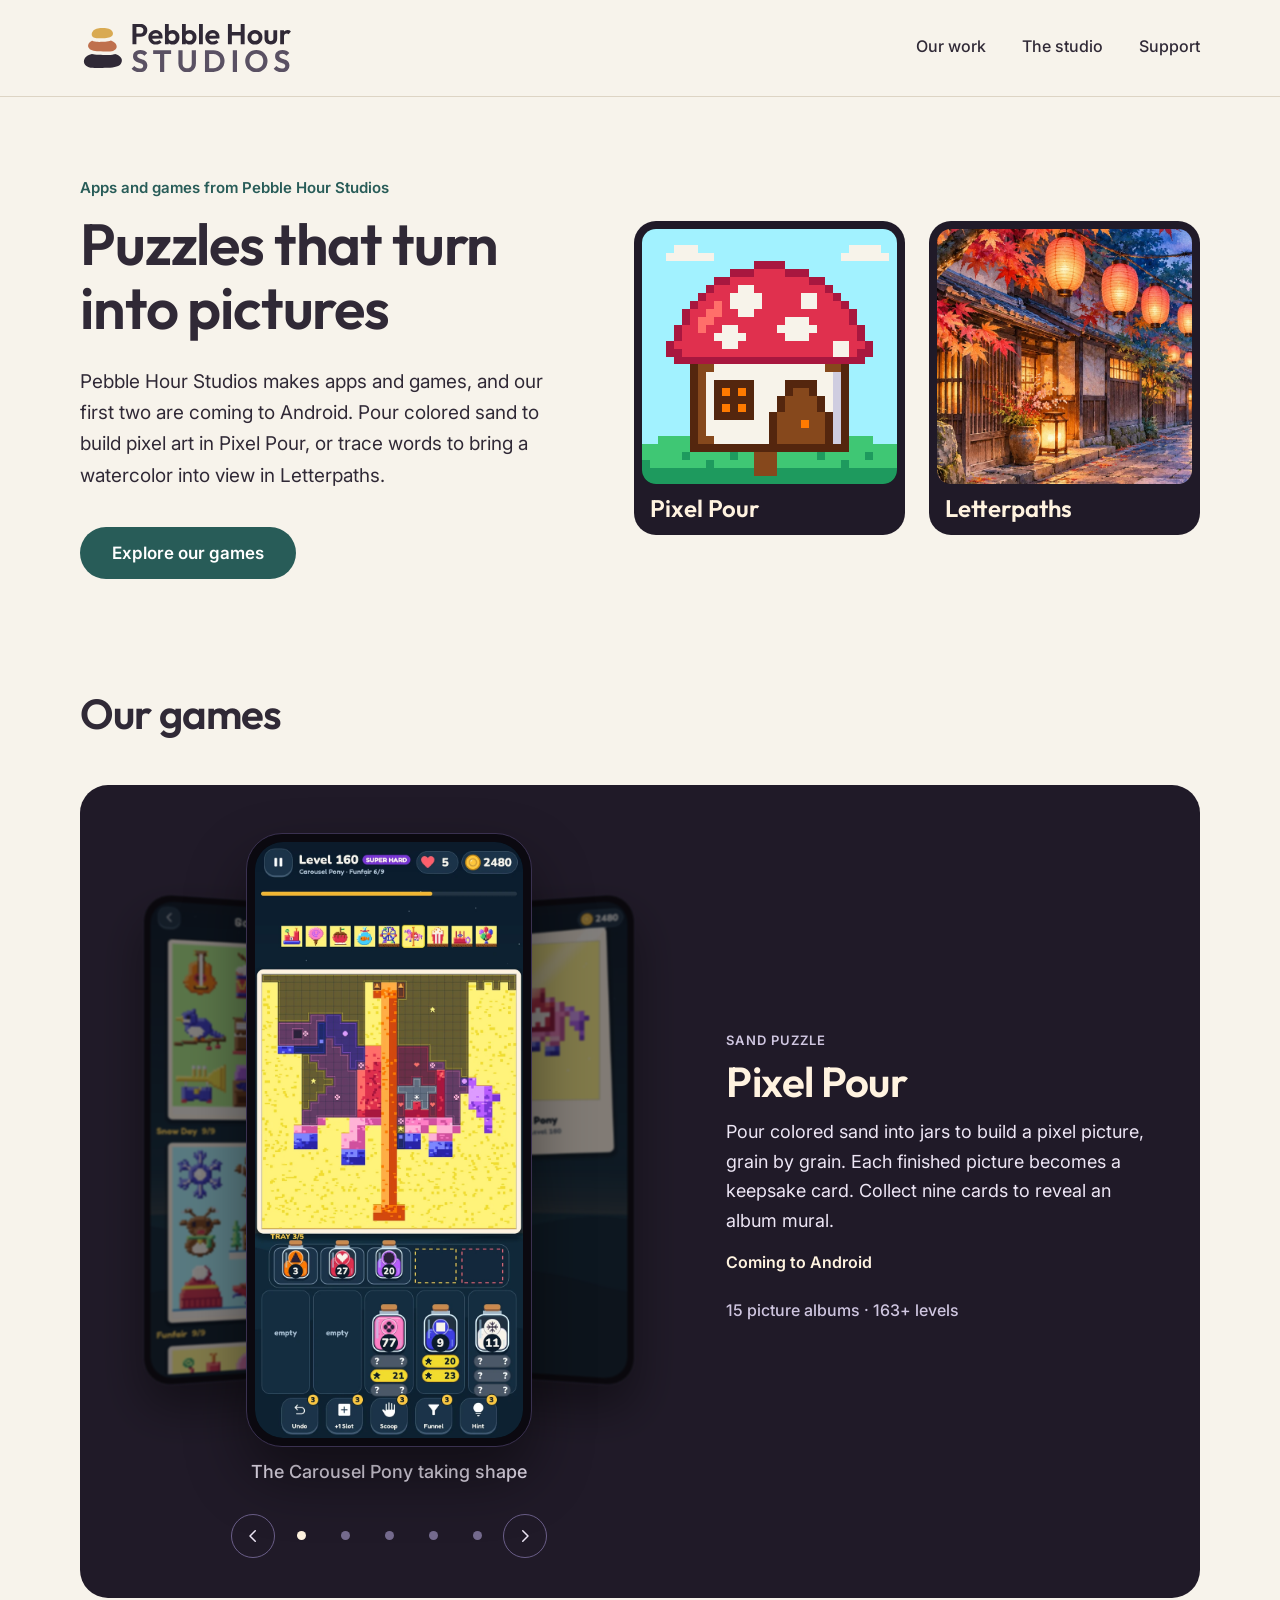
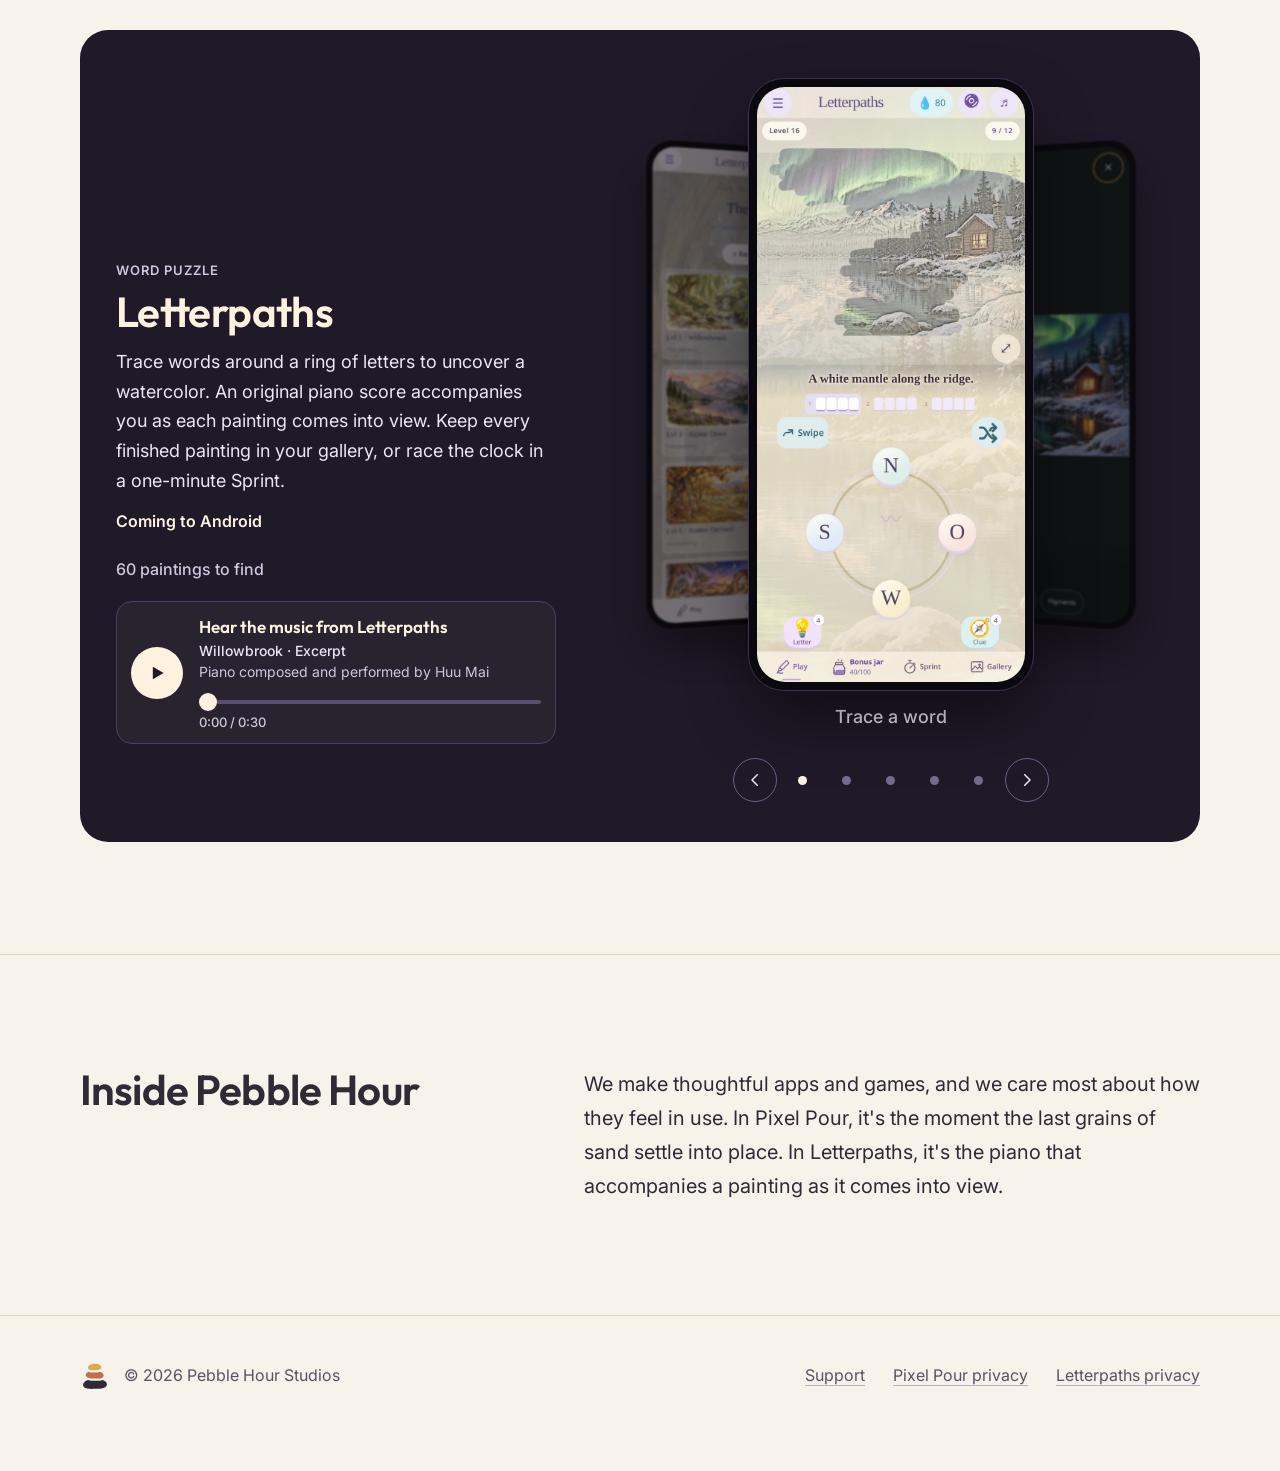
==== commit 7a778e1d: "Revise the site for the v8 games-first layout and now-only policies. Lead the homepage with the shar" ====
--- a/index.html
+++ b/index.html
@@ -4,13 +4,13 @@
   <meta charset="utf-8">
   <meta name="viewport" content="width=device-width, initial-scale=1">
   <title>Pebble Hour Studios | Pixel Pour and Letterpaths</title>
-  <meta name="description" content="Discover Pixel Pour, a sand puzzle that builds pixel art, and Letterpaths, a watercolor word game with original piano by Huu Mai.">
+  <meta name="description" content="Pour colored sand into pixel art or trace words to uncover watercolors. Pixel Pour and Letterpaths, from Pebble Hour Studios, are coming to Android.">
   <link rel="canonical" href="https://pebblehourstudios.com/">
   <meta name="theme-color" content="#F7F3EB">
   <meta name="color-scheme" content="light">
   <meta property="og:site_name" content="Pebble Hour Studios">
   <meta property="og:title" content="Pebble Hour Studios | Pixel Pour and Letterpaths">
-  <meta property="og:description" content="Discover Pixel Pour, a sand puzzle that builds pixel art, and Letterpaths, a watercolor word game with original piano by Huu Mai.">
+  <meta property="og:description" content="Pour colored sand into pixel art or trace words to uncover watercolors. Pixel Pour and Letterpaths, from Pebble Hour Studios, are coming to Android.">
   <meta property="og:type" content="website">
   <meta property="og:url" content="https://pebblehourstudios.com/">
   <meta property="og:image" content="https://pebblehourstudios.com/assets/og-image.png">
@@ -21,7 +21,7 @@
   <meta property="og:locale" content="en_US">
   <meta name="twitter:card" content="summary_large_image">
   <meta name="twitter:title" content="Pebble Hour Studios | Pixel Pour and Letterpaths">
-  <meta name="twitter:description" content="Discover Pixel Pour, a sand puzzle that builds pixel art, and Letterpaths, a watercolor word game with original piano by Huu Mai.">
+  <meta name="twitter:description" content="Pour colored sand into pixel art or trace words to uncover watercolors. Pixel Pour and Letterpaths, from Pebble Hour Studios, are coming to Android.">
   <meta name="twitter:image" content="https://pebblehourstudios.com/assets/og-image.png">
   <meta name="twitter:image:alt" content="Pebble Hour Studios. Apps and games: Pixel Pour, a sand puzzle, and Letterpaths, a watercolor word game.">
   <link rel="icon" href="/favicon.ico" sizes="16x16 32x32">
@@ -32,13 +32,14 @@
   <link rel="apple-touch-icon" href="/assets/apple-touch-icon.png" sizes="180x180">
   <link rel="manifest" href="/site.webmanifest">
   <link rel="preload" href="/assets/fonts/Outfit-Variable.woff2" as="font" type="font/woff2" crossorigin>
+  <link rel="preload" href="/assets/fonts/Inter-Variable.woff2" as="font" type="font/woff2" crossorigin>
   <link rel="stylesheet" href="/assets/style.css">
   <script type="application/ld+json">
   {
     "@context": "https://schema.org",
     "@type": "Organization",
     "name": "Pebble Hour Studios",
-    "description": "Discover Pixel Pour, a sand puzzle that builds pixel art, and Letterpaths, a watercolor word game with original piano by Huu Mai.",
+    "description": "Pour colored sand into pixel art or trace words to uncover watercolors. Pixel Pour and Letterpaths, from Pebble Hour Studios, are coming to Android.",
     "url": "https://pebblehourstudios.com/",
     "logo": "https://pebblehourstudios.com/assets/lockup_horizontal_light.png",
     "email": "support@pebblehourstudios.com"
@@ -63,8 +64,9 @@
     <section class="hero" id="top">
       <div class="wrap">
         <div class="hero-copy">
-          <h1>Apps and games from Pebble Hour Studios</h1>
-          <p class="lede">Our first releases, Pixel Pour and Letterpaths, explore the same idea in two different ways. Each puzzle you solve brings a picture to life.</p>
+          <p class="kicker">Apps and games from Pebble Hour Studios</p>
+          <h1>Puzzles that turn into pictures</h1>
+          <p class="lede">Pebble Hour Studios makes apps and games, and our first two are coming to Android. Pour colored sand to build pixel art in Pixel Pour, or trace words to bring a watercolor into view in Letterpaths.</p>
           <a class="btn" href="#work">Explore our games</a>
         </div>
         <ul class="teasers">
@@ -76,64 +78,73 @@
 
     <section class="work" id="work">
       <div class="wrap">
-        <h2>Puzzles that turn into pictures</h2>
+        <h2>Our games</h2>
         <div class="panels">
           <article class="panel" id="pixel-pour" aria-labelledby="h-pp">
+            <div class="head">
+              <div class="eyebrow">Sand puzzle</div>
+              <h3 id="h-pp">Pixel Pour</h3>
+            </div>
+            <div class="intro">
+              <p>Pour colored sand into jars to build a pixel picture, grain by grain. Each finished picture becomes a keepsake card. Collect nine cards to reveal an album mural.</p>
+              <p class="status">Coming to Android</p>
+            </div>
             <div class="carousel" role="region" aria-roledescription="carousel" aria-label="Pixel Pour screenshots">
               <div class="stage" aria-live="polite">
-                <figure class="phone pos-c" role="group" aria-roledescription="slide" aria-label="1 of 5"><div class="screen"><img src="/assets/pp-1.webp" alt="Pixel Pour mid-pour: colored sand filling the Carousel Pony picture on level 160" width="720" height="1600" loading="lazy" decoding="async" fetchpriority="low"></div></figure>
-                <figure class="phone pos-r" role="group" aria-roledescription="slide" aria-label="2 of 5" aria-hidden="true"><div class="screen"><img src="/assets/pp-2.webp" alt="The same pony finished: the completed Carousel Pony keepsake card" width="720" height="1600" loading="lazy" decoding="async" fetchpriority="low"></div></figure>
-                <figure class="phone pos-hr" role="group" aria-roledescription="slide" aria-label="3 of 5" aria-hidden="true"><div class="screen"><img src="/assets/pp-3.webp" alt="Pixel Pour level 100: a nearly complete red mushroom cottage" width="720" height="1600" loading="lazy" decoding="async" fetchpriority="low"></div></figure>
-                <figure class="phone pos-hl" role="group" aria-roledescription="slide" aria-label="4 of 5" aria-hidden="true"><div class="screen"><img src="/assets/pp-4.webp" alt="Pixel Pour level 133: a colorful Red Canoe puzzle" width="720" height="1600" loading="lazy" decoding="async" fetchpriority="low"></div></figure>
-                <figure class="phone pos-l" role="group" aria-roledescription="slide" aria-label="5 of 5" aria-hidden="true"><div class="screen"><img src="/assets/pp-5.webp" alt="Pixel Pour gallery: finished album murals" width="720" height="1600" loading="lazy" decoding="async" fetchpriority="low"></div></figure>
+                <figure class="phone pos-c" role="group" aria-roledescription="slide" aria-label="1 of 5" data-caption="The Carousel Pony taking shape"><div class="screen"><img src="/assets/pp-1.webp" alt="Pixel Pour mid-pour: colored sand filling the Carousel Pony picture" width="720" height="1600" loading="lazy" decoding="async" fetchpriority="low"></div></figure>
+                <figure class="phone pos-r" role="group" aria-roledescription="slide" aria-label="2 of 5" aria-hidden="true" data-caption="The completed keepsake card"><div class="screen"><img src="/assets/pp-2.webp" alt="The same pony finished: the completed Carousel Pony keepsake card" width="720" height="1600" loading="lazy" decoding="async" fetchpriority="low"></div></figure>
+                <figure class="phone pos-hr" role="group" aria-roledescription="slide" aria-label="3 of 5" aria-hidden="true" data-caption="A mushroom cottage, nearly there"><div class="screen"><img src="/assets/pp-3.webp" alt="Pixel Pour: a nearly complete red mushroom cottage" width="720" height="1600" loading="lazy" decoding="async" fetchpriority="low"></div></figure>
+                <figure class="phone pos-hl" role="group" aria-roledescription="slide" aria-label="4 of 5" aria-hidden="true" data-caption="The Red Canoe puzzle"><div class="screen"><img src="/assets/pp-4.webp" alt="Pixel Pour: a colorful Red Canoe puzzle" width="720" height="1600" loading="lazy" decoding="async" fetchpriority="low"></div></figure>
+                <figure class="phone pos-l" role="group" aria-roledescription="slide" aria-label="5 of 5" aria-hidden="true" data-caption="Album murals"><div class="screen"><img src="/assets/pp-5.webp" alt="Pixel Pour album murals: finished mural pictures" width="720" height="1600" loading="lazy" decoding="async" fetchpriority="low"></div></figure>
               </div>
+              <p class="car-cap">The Carousel Pony taking shape</p>
               <div class="car-ctrl">
                 <button class="car-btn car-prev" type="button" aria-label="Previous screenshot"><svg viewBox="0 0 24 24" aria-hidden="true"><path d="M15 5l-7 7 7 7"/></svg></button>
-                <div class="dots"><button class="dot" type="button" aria-label="Show screenshot 1 of 5" aria-current="true"></button><button class="dot" type="button" aria-label="Show screenshot 2 of 5"></button><button class="dot" type="button" aria-label="Show screenshot 3 of 5"></button><button class="dot" type="button" aria-label="Show screenshot 4 of 5"></button><button class="dot" type="button" aria-label="Show screenshot 5 of 5"></button></div>
+                <div class="dots"><button class="dot" type="button" aria-label="Show screenshot 1 of 5: The Carousel Pony taking shape" aria-current="true"></button><button class="dot" type="button" aria-label="Show screenshot 2 of 5: The completed keepsake card"></button><button class="dot" type="button" aria-label="Show screenshot 3 of 5: A mushroom cottage, nearly there"></button><button class="dot" type="button" aria-label="Show screenshot 4 of 5: The Red Canoe puzzle"></button><button class="dot" type="button" aria-label="Show screenshot 5 of 5: Album murals"></button></div>
                 <button class="car-btn car-next" type="button" aria-label="Next screenshot"><svg viewBox="0 0 24 24" aria-hidden="true"><path d="M9 5l7 7-7 7"/></svg></button>
               </div>
             </div>
-            <div class="panel-text">
-              <div class="head"><div class="eyebrow">Sand puzzle</div><h3 id="h-pp">Pixel Pour</h3></div>
-              <div class="body">
-                <p>Pour colored sand into jars and watch a picture take shape, grain by grain. Each finished picture becomes a keepsake card. Collect nine to reveal a larger mural.</p>
-                <p class="facts">15 picture albums</p>
-                <p class="status">Coming to Android</p>
-              </div>
+            <div class="details">
+              <p class="facts">15 picture albums · 163+ levels</p>
             </div>
           </article>
 
           <article class="panel rev" id="letterpaths" aria-labelledby="h-lp">
+            <div class="head">
+              <div class="eyebrow">Word puzzle</div>
+              <h3 id="h-lp">Letterpaths</h3>
+            </div>
+            <div class="intro">
+              <p>Trace words around a ring of letters to uncover a watercolor. An original piano score accompanies you as each painting comes into view. Keep every finished painting in your gallery, or race the clock in a one-minute Sprint.</p>
+              <p class="status">Coming to Android</p>
+            </div>
             <div class="carousel" role="region" aria-roledescription="carousel" aria-label="Letterpaths screenshots">
               <div class="stage" aria-live="polite">
-                <figure class="phone pos-c" role="group" aria-roledescription="slide" aria-label="1 of 5"><div class="screen"><img class="viewer viewer-nl" src="/assets/lp-1.webp" alt="The finished Northern Lights watercolor in the Letterpaths painting viewer" width="720" height="1600" loading="lazy" decoding="async" fetchpriority="low"></div></figure>
-                <figure class="phone pos-r" role="group" aria-roledescription="slide" aria-label="2 of 5" aria-hidden="true"><div class="screen"><img src="/assets/lp-2.webp" alt="Letterpaths mid-play: tracing a word around the ring of letters, with the Northern Lights watercolor appearing behind" width="720" height="1600" loading="lazy" decoding="async" fetchpriority="low"></div></figure>
-                <figure class="phone pos-hr" role="group" aria-roledescription="slide" aria-label="3 of 5" aria-hidden="true"><div class="screen"><img class="viewer viewer-lanterns" src="/assets/lp-3.webp" alt="The Paper Lanterns watercolor in the Letterpaths painting viewer" width="720" height="1600" loading="lazy" decoding="async" fetchpriority="low"></div></figure>
-                <figure class="phone pos-hl" role="group" aria-roledescription="slide" aria-label="4 of 5" aria-hidden="true"><div class="screen"><img class="viewer viewer-koi" src="/assets/lp-4.webp" alt="The Koi Pavilion watercolor in the Letterpaths painting viewer" width="720" height="1600" loading="lazy" decoding="async" fetchpriority="low"></div></figure>
-                <figure class="phone pos-l" role="group" aria-roledescription="slide" aria-label="5 of 5" aria-hidden="true"><div class="screen"><img src="/assets/lp-5.webp" alt="Letterpaths gallery of finished watercolors" width="720" height="1600" loading="lazy" decoding="async" fetchpriority="low"></div></figure>
+                <figure class="phone pos-c" role="group" aria-roledescription="slide" aria-label="1 of 5" data-caption="Trace a word"><div class="screen"><img src="/assets/lp-2.webp" alt="Letterpaths mid-play: tracing a word around the ring of letters, with the Northern Lights watercolor appearing behind" width="720" height="1600" loading="lazy" decoding="async" fetchpriority="low"></div></figure>
+                <figure class="phone pos-r" role="group" aria-roledescription="slide" aria-label="2 of 5" aria-hidden="true" data-caption="Northern Lights, complete"><div class="screen"><img class="viewer viewer-nl" src="/assets/lp-1.webp" alt="The finished Northern Lights watercolor in the Letterpaths painting viewer" width="720" height="1600" loading="lazy" decoding="async" fetchpriority="low"></div></figure>
+                <figure class="phone pos-hr" role="group" aria-roledescription="slide" aria-label="3 of 5" aria-hidden="true" data-caption="Paper Lanterns"><div class="screen"><img class="viewer viewer-lanterns" src="/assets/lp-3.webp" alt="The Paper Lanterns watercolor in the Letterpaths painting viewer" width="720" height="1600" loading="lazy" decoding="async" fetchpriority="low"></div></figure>
+                <figure class="phone pos-hl" role="group" aria-roledescription="slide" aria-label="4 of 5" aria-hidden="true" data-caption="Koi Pavilion"><div class="screen"><img class="viewer viewer-koi" src="/assets/lp-4.webp" alt="The Koi Pavilion watercolor in the Letterpaths painting viewer" width="720" height="1600" loading="lazy" decoding="async" fetchpriority="low"></div></figure>
+                <figure class="phone pos-l" role="group" aria-roledescription="slide" aria-label="5 of 5" aria-hidden="true" data-caption="Your gallery"><div class="screen"><img src="/assets/lp-5.webp" alt="Letterpaths gallery of finished watercolors" width="720" height="1600" loading="lazy" decoding="async" fetchpriority="low"></div></figure>
               </div>
+              <p class="car-cap">Trace a word</p>
               <div class="car-ctrl">
                 <button class="car-btn car-prev" type="button" aria-label="Previous screenshot"><svg viewBox="0 0 24 24" aria-hidden="true"><path d="M15 5l-7 7 7 7"/></svg></button>
-                <div class="dots"><button class="dot" type="button" aria-label="Show screenshot 1 of 5" aria-current="true"></button><button class="dot" type="button" aria-label="Show screenshot 2 of 5"></button><button class="dot" type="button" aria-label="Show screenshot 3 of 5"></button><button class="dot" type="button" aria-label="Show screenshot 4 of 5"></button><button class="dot" type="button" aria-label="Show screenshot 5 of 5"></button></div>
+                <div class="dots"><button class="dot" type="button" aria-label="Show screenshot 1 of 5: Trace a word" aria-current="true"></button><button class="dot" type="button" aria-label="Show screenshot 2 of 5: Northern Lights, complete"></button><button class="dot" type="button" aria-label="Show screenshot 3 of 5: Paper Lanterns"></button><button class="dot" type="button" aria-label="Show screenshot 4 of 5: Koi Pavilion"></button><button class="dot" type="button" aria-label="Show screenshot 5 of 5: Your gallery"></button></div>
                 <button class="car-btn car-next" type="button" aria-label="Next screenshot"><svg viewBox="0 0 24 24" aria-hidden="true"><path d="M9 5l7 7-7 7"/></svg></button>
               </div>
             </div>
-            <div class="panel-text">
-              <div class="head"><div class="eyebrow">Word puzzle</div><h3 id="h-lp">Letterpaths</h3></div>
-              <div class="body">
-                <p>Trace words around a ring of letters. As you solve each puzzle, a watercolor slowly comes into view. Play to an original piano score and collect the finished paintings in your gallery.</p>
-                <p class="facts">60 paintings to uncover · One-minute Sprint mode</p>
-                <p class="status">Coming to Android</p>
-                <div class="sleeve" role="group" aria-label="Listen to Willowbrook">
-                  <button class="playbtn" type="button" aria-pressed="false" aria-label="Play Willowbrook"><svg class="i-play" viewBox="0 0 24 24" aria-hidden="true"><path d="M7 4.5v15l13-7.5z"/></svg><svg class="i-pause" viewBox="0 0 24 24" aria-hidden="true"><path d="M6 4.5h4.5v15H6zM13.5 4.5H18v15h-4.5z"/></svg></button>
-                  <div class="meta">
-                    <div class="ttl">Listen to Willowbrook</div>
-                    <div class="credit">Piano composed and performed by Huu Mai.</div>
-                    <input class="seek" type="range" min="0" max="100" step="0.1" value="0" aria-label="Willowbrook playback position">
-                    <div class="time" aria-hidden="true">0:00 / 0:30</div>
-                  </div>
-                  <audio preload="none" src="/assets/audio/willowbrook-excerpt.mp3"></audio>
+            <div class="details">
+              <p class="facts">60 paintings to find</p>
+              <div class="sleeve" role="group" aria-label="Hear the music from Letterpaths">
+                <button class="playbtn" type="button" aria-pressed="false" aria-label="Play Willowbrook excerpt"><svg class="i-play" viewBox="0 0 24 24" aria-hidden="true"><path d="M7 4.5v15l13-7.5z"/></svg><svg class="i-pause" viewBox="0 0 24 24" aria-hidden="true"><path d="M6 4.5h4.5v15H6zM13.5 4.5H18v15h-4.5z"/></svg></button>
+                <div class="meta">
+                  <div class="ttl">Hear the music from Letterpaths</div>
+                  <div class="track">Willowbrook · Excerpt</div>
+                  <div class="credit">Piano composed and performed by Huu Mai</div>
+                  <input class="seek" type="range" min="0" max="100" step="0.1" value="0" aria-label="Willowbrook excerpt playback position">
+                  <div class="time" aria-hidden="true">0:00 / 0:30</div>
                 </div>
+                <audio preload="none" src="/assets/audio/willowbrook-excerpt.mp3"></audio>
               </div>
             </div>
           </article>
@@ -144,7 +155,7 @@
     <section class="studio" id="studio">
       <div class="wrap">
         <h2>Inside Pebble Hour</h2>
-        <p>We make apps and games with close attention to how they feel in your hands. In our first two games, that comes through in details you can see and hear: the last grains of sand that complete a picture, the first notes of piano as a watercolor begins to appear.</p>
+        <p>We make thoughtful apps and games, and we care most about how they feel in use. In Pixel Pour, it's the moment the last grains of sand settle into place. In Letterpaths, it's the piano that accompanies a painting as it comes into view.</p>
       </div>
     </section>
   </main>
@@ -153,7 +164,7 @@
     <div class="wrap">
       <div class="l"><img class="m" src="/assets/mark_light.svg" alt="" width="30" height="30"><span>© 2026 Pebble Hour Studios</span></div>
       <nav aria-label="Footer"><ul>
-        <li><a href="/support.html">Player support</a></li>
+        <li><a href="/support.html">Support</a></li>
         <li><a href="/pixel-pour/privacy.html">Pixel Pour privacy</a></li>
         <li><a href="/letterpaths/privacy.html">Letterpaths privacy</a></li>
       </ul></nav>
--- a/assets/style.css
+++ b/assets/style.css
@@ -1,4 +1,4 @@
-/* Pebble Hour Studios — v7. Warm paper for the studio, dark plum gallery for the games. */
+/* Pebble Hour Studios — v8. Warm paper for the studio, dark plum gallery for the games. */
 @font-face{font-family:"Outfit";src:url(fonts/Outfit-Variable.woff2) format("woff2");font-weight:100 900;font-display:swap}
 @font-face{font-family:"Inter";src:url(fonts/Inter-Variable.woff2) format("woff2");font-weight:100 900;font-display:swap}
 :root{
@@ -7,10 +7,12 @@
   --plum:#201A28; --plum-hair:#3A3150; --on-plum:#EDE6F5; --on-plum-sec:#CFC6E0; --cream:#FFF3E0; --bezel:#0B0910;
   --ctl:#8479A0;
   --wrap:1120px; --gut:40px; --pad:112px; --head:96px;
+  --sticky-offset:calc(var(--head) + 20px);
   --disp:"Outfit",system-ui,sans-serif;
 }
 *{box-sizing:border-box;margin:0;padding:0}
-html{scroll-behavior:smooth;-webkit-text-size-adjust:100%;scroll-padding-top:calc(var(--head) + 16px)}
+html{scroll-behavior:smooth;-webkit-text-size-adjust:100%;scroll-padding-top:0}
+:where([id]){scroll-margin-top:var(--sticky-offset)}
 body{background:var(--ivory);color:var(--ink);font:400 18px/1.65 "Inter",system-ui,sans-serif;-webkit-font-smoothing:antialiased;overflow-x:hidden;overflow-wrap:break-word;min-height:100vh;display:flex;flex-direction:column}
 main{flex:1 0 auto}
 img{display:block;max-width:100%}
@@ -34,48 +36,54 @@
 .site-head ul a:hover,.site-head ul a[aria-current="page"]{border-bottom-color:var(--teal)}
 
 /* buttons: teal + white, used everywhere */
-.btn{display:inline-flex;align-items:center;justify-content:center;min-height:52px;padding:0 32px;border-radius:999px;background:var(--teal);color:#fff;font:600 17px/1 "Inter",sans-serif;text-decoration:none;transition:background .2s}
+.btn{display:inline-flex;align-items:center;justify-content:center;min-height:52px;padding:0 32px;border-radius:999px;background:var(--teal);color:#fff;font:600 17px/1.2 "Inter",sans-serif;text-decoration:none;text-align:center;transition:background .2s}
 .btn:hover{background:var(--teal-d)}
 
 /* hero */
 .hero .wrap{display:grid;grid-template-columns:.92fr 1.08fr;gap:72px;align-items:center;padding-top:80px;padding-bottom:var(--pad)}
-.hero h1{font-size:60px;max-width:11em}
+.kicker{font:600 15px/1.4 "Inter",system-ui,sans-serif;color:var(--teal);margin-bottom:14px}
+.hero h1{font-size:58px;max-width:11em;text-wrap:balance}
 .lede{margin:26px 0 36px;font-size:19px;line-height:1.65;max-width:34em;color:var(--ink)}
 .teasers{list-style:none;display:grid;grid-template-columns:1fr 1fr;gap:24px}
-.teaser{display:block;text-decoration:none;background:var(--plum);border-radius:26px;padding:12px 12px 0;color:var(--cream);transition:transform .25s}
+.teaser{display:block;text-decoration:none;background:var(--plum);border-radius:22px;padding:8px 8px 0;color:var(--cream);transition:transform .25s}
 .teaser:hover{transform:translateY(-3px)}
 .teaser .art{display:block;aspect-ratio:1/1;border-radius:14px;overflow:hidden;background:#000}
 .teaser img{width:100%;height:100%;object-fit:cover;display:block}
 .teaser .pix{image-rendering:pixelated;object-position:50% 40%}
-.teaser .name{display:block;padding:18px 10px 22px;font:600 24px/1.2 var(--disp);color:var(--cream)}
+.teaser .name{display:block;padding:10px 8px 12px;font:600 24px/1.2 var(--disp);color:var(--cream)}
 
 /* work */
 .work{padding-bottom:var(--pad)}
 .work h2{font-size:42px;margin-bottom:48px;max-width:16em}
 .panels{display:grid;gap:32px}
-.panel{background:var(--plum);color:var(--on-plum);border-radius:28px;display:grid;grid-template-columns:1.3fr 1fr;align-items:center;column-gap:8px;padding:12px 24px 12px 0;overflow:hidden}
-.panel.rev{grid-template-columns:1fr 1.3fr;padding:12px 0 12px 24px}
-.panel.rev .carousel{order:2}
-.panel-text{padding:40px 24px 40px 32px}
-.panel.rev .panel-text{padding:40px 32px 40px 24px}
-.eyebrow{font:600 13px/1 "Inter",sans-serif;letter-spacing:.08em;text-transform:uppercase;color:var(--on-plum-sec);margin-bottom:14px}
-.panel h3{font-size:42px;letter-spacing:-.015em;color:var(--cream);margin-bottom:18px}
-.panel p{color:var(--on-plum);max-width:36ch;font-size:18px;line-height:1.65}
-.panel .facts{margin-top:20px;font:500 16px/1.5 "Inter",sans-serif;color:var(--on-plum-sec)}
-.panel .status{margin-top:6px;font:600 16px/1.5 "Inter",sans-serif;color:var(--cream)}
+.panel{background:var(--plum);color:var(--on-plum);border-radius:28px;display:grid;grid-template-columns:minmax(0,1.3fr) minmax(0,1fr);grid-template-rows:1fr auto 1fr;align-items:stretch;column-gap:8px;padding:28px 28px 28px 4px;overflow:hidden}
+.panel.rev{grid-template-columns:minmax(0,1fr) minmax(0,1.3fr);padding:28px 4px 28px 28px}
+.carousel{grid-column:1;grid-row:1 / -1;align-self:center;min-width:0}
+.head,.intro,.details{grid-column:2;min-width:0;padding-left:24px;padding-right:12px}
+.head{grid-row:1;align-self:end}
+.intro{grid-row:2;align-self:center;padding-top:12px;padding-bottom:4px}
+.details{grid-row:3;align-self:start;padding-top:4px}
+.panel.rev .carousel{grid-column:2}
+.panel.rev .head,.panel.rev .intro,.panel.rev .details{grid-column:1;padding-left:8px;padding-right:20px}
+.eyebrow{font:600 13px/1 "Inter",sans-serif;letter-spacing:.08em;text-transform:uppercase;color:var(--on-plum-sec);margin-bottom:12px}
+.panel h3{font-size:42px;letter-spacing:-.015em;color:var(--cream);margin-bottom:0}
+.panel p{color:var(--on-plum);max-width:40ch;font-size:18px;line-height:1.65}
+.panel .facts{margin-top:16px;font:500 16px/1.5 "Inter",sans-serif;color:var(--on-plum-sec)}
+.panel .status{margin-top:14px;font:600 16px/1.5 "Inter",sans-serif;color:var(--cream)}
 
 /* audio sleeve */
-.sleeve{display:flex;align-items:center;gap:16px;margin-top:28px;padding:14px;border:1px solid #4A3F63;border-radius:16px;background:rgba(255,243,224,.04);max-width:420px}
+.sleeve{display:flex;align-items:center;gap:16px;margin-top:20px;padding:14px;border:1px solid #4A3F63;border-radius:16px;background:rgba(255,243,224,.04);max-width:440px}
 .sleeve .meta{min-width:0;flex:1}
-.sleeve .ttl{font:600 17px/1.25 var(--disp);color:var(--cream)}
+.sleeve .ttl{font:600 17px/1.25 var(--disp);color:var(--cream);text-wrap:balance}
+.sleeve .track{font:500 14px/1.35 "Inter",sans-serif;color:var(--on-plum);margin-top:4px}
 .sleeve .credit{font:400 14px/1.4 "Inter",sans-serif;color:var(--on-plum-sec);margin-top:2px}
-.sleeve .seek{display:block;width:100%;margin-top:10px;height:20px;background:transparent;-webkit-appearance:none;appearance:none;cursor:pointer}
+.sleeve .seek{display:block;width:100%;margin-top:6px;height:28px;background:transparent;-webkit-appearance:none;appearance:none;cursor:pointer}
 .sleeve .seek::-webkit-slider-runnable-track{height:4px;border-radius:2px;background:linear-gradient(to right,var(--cream) var(--p,0%),#5A4F73 var(--p,0%))}
-.sleeve .seek::-webkit-slider-thumb{-webkit-appearance:none;width:14px;height:14px;border-radius:50%;background:var(--cream);margin-top:-5px}
+.sleeve .seek::-webkit-slider-thumb{-webkit-appearance:none;width:18px;height:18px;border-radius:50%;background:var(--cream);margin-top:-7px}
 .sleeve .seek::-moz-range-track{height:4px;border-radius:2px;background:#5A4F73}
 .sleeve .seek::-moz-range-progress{height:4px;border-radius:2px;background:var(--cream)}
-.sleeve .seek::-moz-range-thumb{width:14px;height:14px;border:0;border-radius:50%;background:var(--cream)}
-.sleeve .time{font:500 13px/1 "Inter",sans-serif;color:var(--on-plum-sec);margin-top:2px;font-variant-numeric:tabular-nums}
+.sleeve .seek::-moz-range-thumb{width:18px;height:18px;border:0;border-radius:50%;background:var(--cream)}
+.sleeve .time{font:500 13px/1 "Inter",sans-serif;color:var(--on-plum-sec);margin-top:0;font-variant-numeric:tabular-nums}
 .playbtn{flex:none;width:52px;height:52px;border-radius:50%;border:0;background:var(--cream);color:var(--plum);display:grid;place-items:center;cursor:pointer}
 .playbtn:hover{background:#fff}
 .playbtn svg{width:20px;height:20px;fill:currentColor}
@@ -83,33 +91,37 @@
 .playbtn[aria-pressed="true"] .i-play{display:none}
 .playbtn[aria-pressed="true"] .i-pause{display:block}
 
-/* carousel: manual coverflow */
-.carousel{display:flex;flex-direction:column;align-items:center;justify-content:center;gap:18px;padding:28px 0 20px;min-width:0}
+/* carousel: manual coverflow. Narrow screens show the center phone and a sliver of the next. */
+.carousel{display:flex;flex-direction:column;align-items:center;justify-content:center;gap:8px;padding:20px 0 12px}
 .stage{position:relative;width:100%;height:616px;perspective:1400px;touch-action:pan-y;user-select:none;-webkit-user-select:none}
+.car-cap{min-height:2.7em;margin:0 12px;text-align:center;font:500 15px/1.35 "Inter",system-ui,sans-serif;color:var(--on-plum);text-wrap:balance}
 .phone{position:absolute;left:50%;top:0;width:286px;margin-left:-143px;padding:8px;border-radius:36px;background:var(--bezel);border:1px solid var(--plum-hair);box-shadow:0 30px 60px rgba(0,0,0,.45);
   transition:transform .65s cubic-bezier(.22,.61,.36,1),filter .65s cubic-bezier(.22,.61,.36,1),opacity .65s cubic-bezier(.22,.61,.36,1)}
 .phone .screen{aspect-ratio:9/20;border-radius:28px;overflow:hidden;background:#000}
 .phone img{width:100%;height:100%;display:block;object-fit:contain;-webkit-user-drag:none;user-select:none;pointer-events:none}
 /* Real viewer screenshots: the painting is a short band inside dark chrome.
    Zoom and clip so the painting fills more of the phone, without swapping in other art. */
-.phone .screen img.viewer{transform:scale(2);transform-origin:50% 50%}
-.phone .screen img.viewer-nl{transform-origin:62% 49.4%}
-.phone .screen img.viewer-lanterns{transform-origin:50% 50%}
-.phone .screen img.viewer-koi{transform-origin:50% 49.9%}
+.phone.pos-c .screen img.viewer{transform:scale(2);transform-origin:50% 50%}
+.phone.pos-c .screen img.viewer-nl{transform-origin:62% 49.4%}
+.phone.pos-c .screen img.viewer-lanterns{transform-origin:50% 50%}
+.phone.pos-c .screen img.viewer-koi{transform-origin:50% 49.9%}
 .pos-c{transform:none;z-index:3;opacity:1;filter:none}
 .pos-l,.pos-r{z-index:2;opacity:.9;filter:brightness(.55) saturate(.85) blur(1px);cursor:pointer}
 .pos-r{transform:translateX(132px) scale(.78) rotateY(-18deg)}
 .pos-l{transform:translateX(-132px) scale(.78) rotateY(18deg)}
 .pos-hl,.pos-hr{z-index:1;opacity:0;pointer-events:none;filter:brightness(.55) saturate(.85) blur(1px);transform:translateX(0) scale(.6)}
-.car-ctrl{display:flex;align-items:center;gap:6px}
-.car-btn{width:44px;height:44px;border-radius:50%;border:1px solid #6A5E88;background:transparent;display:grid;place-items:center;cursor:pointer;transition:border-color .2s,background .2s}
+.car-ctrl{display:flex;align-items:center;justify-content:center;gap:4px;max-width:100%}
+.car-btn{width:44px;height:44px;flex:none;border-radius:50%;border:1px solid #6A5E88;background:transparent;display:grid;place-items:center;cursor:pointer;transition:border-color .2s,background .2s}
 .car-btn:hover{border-color:var(--on-plum);background:rgba(237,230,245,.08)}
 .car-btn svg{width:18px;height:18px;fill:none;stroke:var(--on-plum);stroke-width:2;stroke-linecap:round;stroke-linejoin:round}
-.dots{display:flex;align-items:center}
-.dot{width:32px;height:44px;border:0;background:transparent;cursor:pointer;display:grid;place-items:center;padding:0}
-.dot::before{content:"";width:9px;height:9px;border-radius:50%;background:var(--ctl);opacity:.7;transition:background .3s,opacity .3s}
+.dots{display:flex;align-items:center;justify-content:center}
+.dot{width:44px;height:44px;flex:0 0 44px;border:0;background:transparent;cursor:pointer;display:grid;place-items:center;padding:0}
+.dot::before{content:"";width:9px;height:9px;border-radius:50%;background:var(--ctl);opacity:.85;transition:background .3s,opacity .3s}
 .dot[aria-current="true"]::before{background:var(--cream);opacity:1}
-@media (prefers-reduced-motion:reduce){.phone,.teaser,.btn{transition:none}html{scroll-behavior:auto}}
+@media (prefers-reduced-motion:reduce){
+  .phone,.teaser,.btn{transition:none}
+  html{scroll-behavior:auto}
+}
 
 /* studio */
 .studio{border-top:1px solid var(--rule);padding:var(--pad) 0}
@@ -128,7 +140,7 @@
 
 /* inner pages: support, privacy, 404 */
 .prose{padding-top:56px;padding-bottom:8px}
-.prose h1{font-size:44px;margin:0 0 12px}
+.prose h1{font-size:44px;margin:0 0 12px;text-wrap:balance}
 .prose h2{font-size:28px;margin:2.2rem 0 .75rem}
 .prose h3{font-size:20px;margin:1.4rem 0 .4rem;letter-spacing:-.01em}
 .prose p,.prose ul,.prose ol,.prose dl,.prose address{margin:0 0 1rem}
@@ -136,13 +148,18 @@
 .prose li{margin:.35rem 0}
 .prose ul,.prose ol{padding-left:1.25rem}
 .prose li::marker{color:var(--teal)}
-.prose .lede{font-size:19px;line-height:1.6;max-width:none}
+.prose .lede{font-size:19px;line-height:1.6;max-width:none;margin:0 0 12px}
 .prose .example,.prose .effective,.prose .back{color:var(--sec)}
 .prose .contact-mail{font-size:18px;font-weight:600}
 .prose address{font-style:normal;color:var(--ink)}
+.prose a,.prose address{overflow-wrap:anywhere}
 .prose a{color:var(--teal);text-decoration:underline;text-underline-offset:.18em}
 .prose a:hover{color:var(--teal-d)}
+.prose a.btn,.prose a.btn:hover,.prose a.btn:focus-visible{color:#fff;text-decoration:none}
+.prose .actions a{overflow-wrap:normal}
 .page-head{margin-bottom:8px}
+.actions{display:flex;flex-wrap:wrap;gap:12px;margin:4px 0 28px}
+.actions .btn{width:auto;max-width:100%}
 .toc,.fact{background:#fff;border:1px solid var(--rule);border-radius:16px}
 .toc{padding:18px 22px 18px 8px;margin:8px 0 12px}
 .toc ol{margin:0}
@@ -158,47 +175,55 @@
   :root{--gut:28px;--pad:88px}
   .hero .wrap{grid-template-columns:1fr;gap:40px;padding-top:48px}
   .teasers{max-width:520px}
-  .panel,.panel.rev{grid-template-columns:1fr;padding:0;align-items:start}
-  .panel.rev .carousel{order:0}
-  .panel-text,.panel.rev .panel-text{display:contents}
-  .panel .head{order:-1;padding:32px 28px 0}
-  .panel .body{padding:0 28px 32px}
+  .panel,.panel.rev{grid-template-columns:minmax(0,1fr);grid-template-rows:none;padding:0;align-items:start}
+  .panel .carousel,.panel.rev .carousel,
+  .panel .head,.panel.rev .head,
+  .panel .intro,.panel.rev .intro,
+  .panel .details,.panel.rev .details{grid-column:1;grid-row:auto;align-self:stretch;padding-left:0;padding-right:0}
+  .panel .head,.panel.rev .head{padding:32px 28px 0}
+  .panel .intro,.panel.rev .intro{padding:12px 28px 0}
+  .panel .details,.panel.rev .details{padding:8px 28px 32px}
   .panel .eyebrow{margin-bottom:10px}
-  .panel h3{margin-bottom:0}
   .studio .wrap{grid-template-columns:1fr;gap:20px}
+  /* Stacked layout: one center phone and a sliver of the next, not darkened side phones. */
+  .stage{overflow:hidden}
+  .pos-l,.pos-hl,.pos-hr{opacity:0;filter:none;pointer-events:none;transform:translateX(-36px) scale(.94)}
+  .pos-r{opacity:1;filter:none;z-index:2;cursor:pointer;transform:translateX(298px);clip-path:inset(0 214px 0 0)}
 }
 /* ---------- phone ---------- */
 @media (max-width:640px){
-  :root{--gut:20px;--pad:72px;--head:auto}
+  :root{--gut:20px;--pad:72px;--head:auto;--sticky-offset:20px}
   body{font-size:17px;line-height:1.6}
-  html{scroll-padding-top:16px}
   .site-head{position:static}
   .site-head .wrap{flex-direction:column;align-items:flex-start;justify-content:center;gap:2px;height:auto;padding-top:14px;padding-bottom:6px}
   .logo img{height:44px}
-  .site-head ul{gap:22px}
+  .site-head ul{gap:22px;flex-wrap:wrap}
   .site-head ul a{padding:12px 0;font-size:16px}
   .hero .wrap{padding-top:28px;gap:32px}
   .hero h1{font-size:38px}
   .lede{font-size:17px;margin:18px 0 26px}
   .btn{width:100%}
+  .actions .btn{width:100%}
   .teasers{gap:12px;max-width:none}
   .teaser{border-radius:18px;padding:8px 8px 0}
   .teaser .art{border-radius:12px}
-  .teaser .name{font-size:18px;padding:12px 6px 14px}
+  .teaser .name{font-size:18px;padding:8px 6px 10px}
   .work h2{font-size:30px;margin-bottom:28px}
   .panels{gap:20px}
   .panel{border-radius:22px}
-  .panel .head{padding:26px 22px 0}
+  .panel .head,.panel.rev .head{padding:26px 22px 0}
   .panel h3{font-size:34px}
-  .panel .body{padding:0 22px 28px}
+  .panel .intro,.panel.rev .intro{padding:12px 22px 0}
+  .panel .details,.panel.rev .details{padding:8px 22px 28px}
   .panel p{font-size:17px}
-  .carousel{padding:20px 0 12px;gap:12px}
-  .stage{height:456px;perspective:1000px}
+  .carousel{padding:16px 0 8px;gap:6px}
+  .stage{height:456px;perspective:1000px;overflow:hidden}
   .phone{width:214px;margin-left:-107px;border-radius:30px;padding:7px}
   .phone .screen{border-radius:23px}
-  .pos-r{transform:translateX(98px) scale(.78) rotateY(-10deg)}
-  .pos-l{transform:translateX(-98px) scale(.78) rotateY(10deg)}
-  .sleeve{padding:12px;gap:12px}
+  /* One center phone, a sliver of the next image, no darkened side phones. */
+  .pos-l,.pos-hl,.pos-hr{opacity:0;filter:none;pointer-events:none;transform:translateX(-24px) scale(.92)}
+  .pos-r{opacity:1;filter:none;z-index:2;cursor:pointer;transform:translateX(224px);clip-path:inset(0 158px 0 0)}
+  .sleeve{padding:12px;gap:12px;align-items:flex-start}
   .studio .wrap{gap:16px}
   .studio h2{font-size:30px}
   .studio p{font-size:18px}
@@ -208,6 +233,11 @@
   .prose{padding-top:32px}
   .prose h1{font-size:34px}
   .prose h2{font-size:26px}
+  .prose .lede{font-size:17px}
+}
+@media (max-width:359px){
+  .car-ctrl{gap:0}
+  .dot{width:38px;flex-basis:38px}
 }
 
 @media (forced-colors:active){
